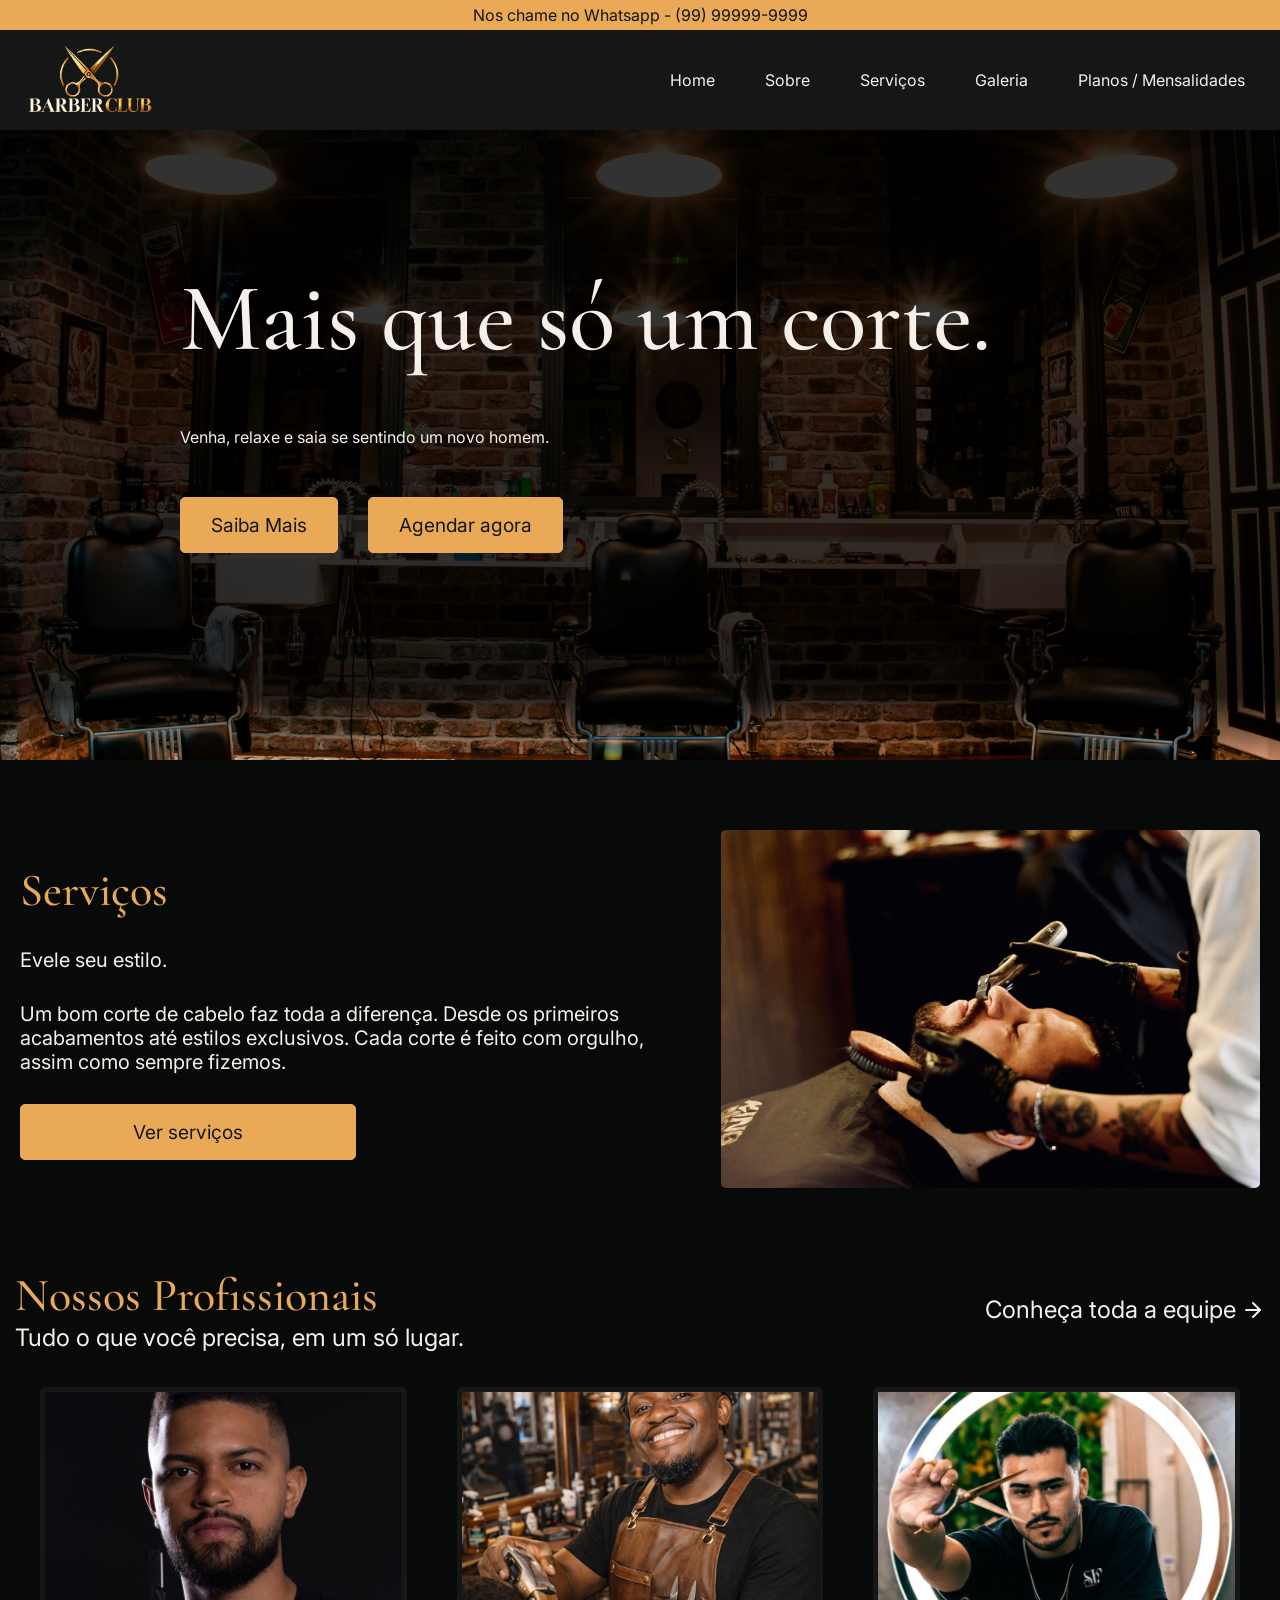
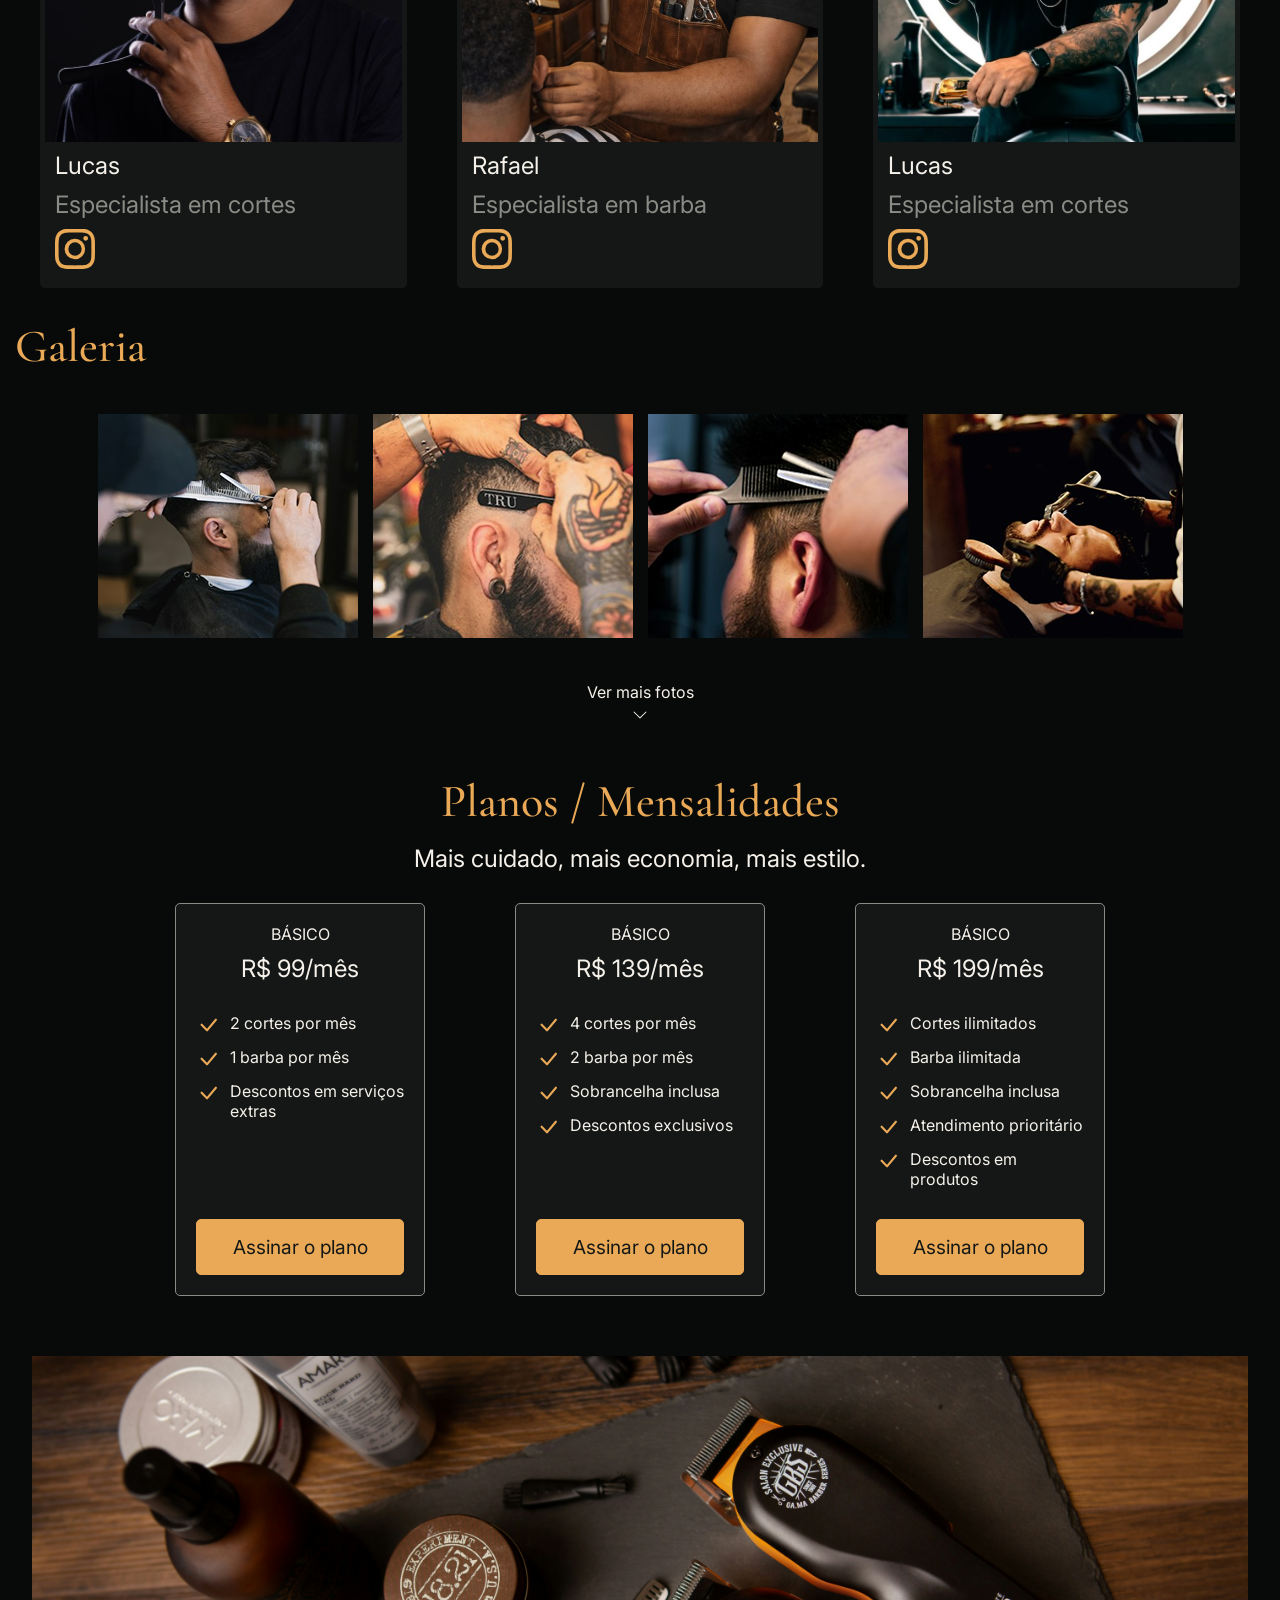
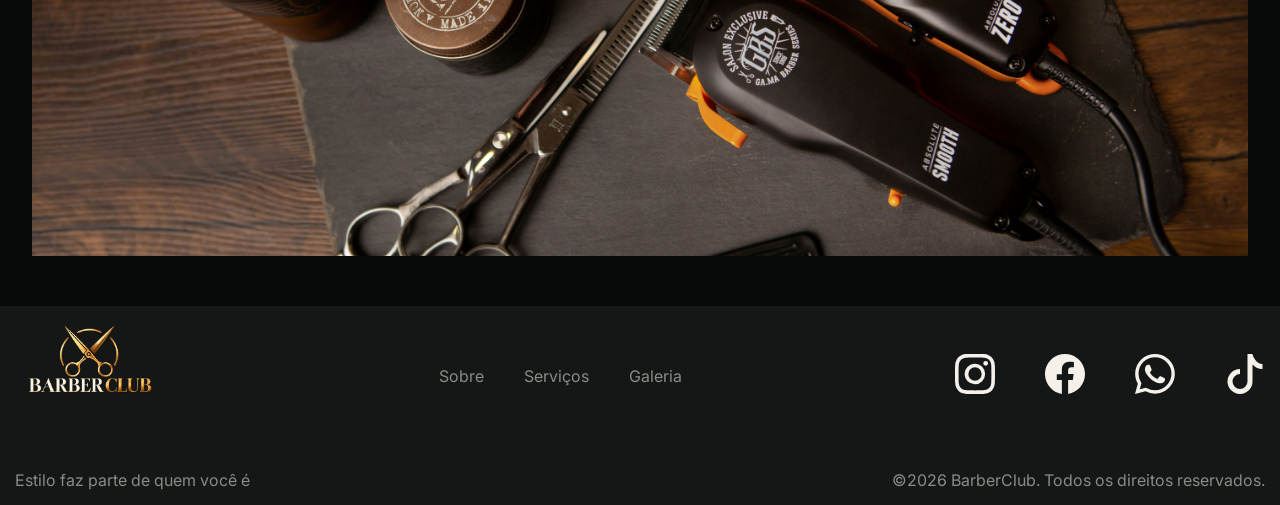
==== index.html @ 12689b37 "Merge pull request #1 from MatheusKemuel/feat/home Feat/home" ====
<!DOCTYPE html>
<html lang="en">

<head>
    <meta charset="UTF-8">
    <meta name="viewport" content="width=device-width, initial-scale=1.0">
    <link rel="stylesheet" href="./css/style.css">
    <title>Barber-Club</title>
</head>

<body>
    <header>
        <div class="header-top">
            <p>Nos chame no Whatsapp - (99) 99999-9999</p>
        </div>
        <div class="header-bot">
            <section class="logo">
                <a href="">
                    <img src="./assets/images/barbearia-logo.png" alt="">
                </a>
            </section>
            <section class="nav-items">
                <input type="checkbox" id="menu-toggle">
                <label for="menu-toggle" class="menu-icon">
                    <svg xmlns="http://www.w3.org/2000/svg" width="40" height="40" viewBox="0 0 24 24" fill="none"
                        stroke="white" stroke-width="2" stroke-linecap="round" stroke-linejoin="round"
                        class="lucide lucide-menu-icon lucide-menu icon-menu">
                        <path d="M4 5h16" />
                        <path d="M4 12h16" />
                        <path d="M4 19h16" />
                    </svg>

                    <svg class="icon-close" xmlns="http://www.w3.org/2000/svg" width="40" height="40"
                        viewBox="0 0 24 24" fill="none" stroke="white" stroke-width="2" stroke-linecap="round"
                        stroke-linejoin="round">

                        <path d="M18 6 6 18" />
                        <path d="m6 6 12 12" />
                    </svg>
                </label>

                <nav>
                    <ul>
                        <li><a href="#">Home</a></li>
                        <li><a href="#">Sobre</a></li>
                        <li><a href="#">Serviços</a></li>
                        <li><a href="#">Galeria</a></li>
                        <li><a href="#">Planos / Mensalidades</a></li>
                    </ul>
                </nav>
            </section>
        </div>
    </header>

    <main>
        <section class="hero">
            <figure class="hero-figure">
                <div class="dark-overlay"></div>
                <img src="./assets/images/barbearia-hero-home.jpg" alt="">
                <article>
                    <h1>Mais que só um corte.</h1>
                    <p>Venha, relaxe e saia se sentindo um novo homem.</p>
                    <div class="hero-buttons">
                        <a href="" class="btn">Saiba Mais</a>
                        <a href="" class="btn">Agendar agora</a>
                    </div>
                </article>
            </figure>
        </section>

        <section class="services">
            <div class="services-items">
                <h2 class="text-gold">Serviços</h2>
                <p>Evele seu estilo.</p>
                <p>Um bom corte de cabelo faz toda a diferença.
                    Desde os primeiros acabamentos até estilos
                    exclusivos. Cada corte é feito com orgulho,
                    assim como sempre fizemos.</p>
                <a href="" class="btn">Ver serviços</a>
            </div>
            <figure>
                <img src="./assets/images/cutting-hair.jpg" alt="">
            </figure>
        </section>

        <section class="barbers">
            <div class="barbers-items">
                <div>
                    <h2 class="text-gold">Nossos Profissionais</h2>
                    <p class="descricoes">Tudo o que você precisa, em um só lugar.</p>
                </div>
                <a href="" class="text-icon" class="">Conheça toda a equipe <svg xmlns="http://www.w3.org/2000/svg"
                        width="24" height="24" viewBox="0 0 24 24" fill="none" stroke="currentColor" stroke-width="2"
                        stroke-linecap="round" stroke-linejoin="round" class="lucide lucide-arrow-right">
                        <path d="M5 12h14" />
                        <path d="m12 5 7 7-7 7" />
                    </svg></a>
            </div>
            <div class="barbers-cards">
                <article class="card">
                    <section class="card-img">
                        <img src="./assets/images/barber-1.jpg" alt="">
                    </section>
                    <section class="card-items">
                        <p class="descricoes">Lucas</p>
                        <p class="descricoes font-gray">Especialista em cortes</p>
                        <a href="https://www.instagram.com/"><svg xmlns="http://www.w3.org/2000/svg" width="40"
                                height="40" fill="#E9A957" class="bi bi-instagram" viewBox="0 0 16 16">
                                <path
                                    d="M8 0C5.829 0 5.556.01 4.703.048 3.85.088 3.269.222 2.76.42a3.9 3.9 0 0 0-1.417.923A3.9 3.9 0 0 0 .42 2.76C.222 3.268.087 3.85.048 4.7.01 5.555 0 5.827 0 8.001c0 2.172.01 2.444.048 3.297.04.852.174 1.433.372 1.942.205.526.478.972.923 1.417.444.445.89.719 1.416.923.51.198 1.09.333 1.942.372C5.555 15.99 5.827 16 8 16s2.444-.01 3.298-.048c.851-.04 1.434-.174 1.943-.372a3.9 3.9 0 0 0 1.416-.923c.445-.445.718-.891.923-1.417.197-.509.332-1.09.372-1.942C15.99 10.445 16 10.173 16 8s-.01-2.445-.048-3.299c-.04-.851-.175-1.433-.372-1.941a3.9 3.9 0 0 0-.923-1.417A3.9 3.9 0 0 0 13.24.42c-.51-.198-1.092-.333-1.943-.372C10.443.01 10.172 0 7.998 0zm-.717 1.442h.718c2.136 0 2.389.007 3.232.046.78.035 1.204.166 1.486.275.373.145.64.319.92.599s.453.546.598.92c.11.281.24.705.275 1.485.039.843.047 1.096.047 3.231s-.008 2.389-.047 3.232c-.035.78-.166 1.203-.275 1.485a2.5 2.5 0 0 1-.599.919c-.28.28-.546.453-.92.598-.28.11-.704.24-1.485.276-.843.038-1.096.047-3.232.047s-2.39-.009-3.233-.047c-.78-.036-1.203-.166-1.485-.276a2.5 2.5 0 0 1-.92-.598 2.5 2.5 0 0 1-.6-.92c-.109-.281-.24-.705-.275-1.485-.038-.843-.046-1.096-.046-3.233s.008-2.388.046-3.231c.036-.78.166-1.204.276-1.486.145-.373.319-.64.599-.92s.546-.453.92-.598c.282-.11.705-.24 1.485-.276.738-.034 1.024-.044 2.515-.045zm4.988 1.328a.96.96 0 1 0 0 1.92.96.96 0 0 0 0-1.92m-4.27 1.122a4.109 4.109 0 1 0 0 8.217 4.109 4.109 0 0 0 0-8.217m0 1.441a2.667 2.667 0 1 1 0 5.334 2.667 2.667 0 0 1 0-5.334" />
                            </svg></a>

                    </section>
                </article>
                <article class="card">
                    <section class="card-img">
                        <img src="./assets/images/barber-3.jpg" alt="">
                    </section>
                    <section class="card-items">
                        <p class="descricoes">Rafael</p>
                        <p class="descricoes font-gray">Especialista em barba</p>
                        <a href="https://www.instagram.com/"><svg xmlns="http://www.w3.org/2000/svg" width="40"
                                height="40" fill="#E9A957" class="bi bi-instagram" viewBox="0 0 16 16">
                                <path
                                    d="M8 0C5.829 0 5.556.01 4.703.048 3.85.088 3.269.222 2.76.42a3.9 3.9 0 0 0-1.417.923A3.9 3.9 0 0 0 .42 2.76C.222 3.268.087 3.85.048 4.7.01 5.555 0 5.827 0 8.001c0 2.172.01 2.444.048 3.297.04.852.174 1.433.372 1.942.205.526.478.972.923 1.417.444.445.89.719 1.416.923.51.198 1.09.333 1.942.372C5.555 15.99 5.827 16 8 16s2.444-.01 3.298-.048c.851-.04 1.434-.174 1.943-.372a3.9 3.9 0 0 0 1.416-.923c.445-.445.718-.891.923-1.417.197-.509.332-1.09.372-1.942C15.99 10.445 16 10.173 16 8s-.01-2.445-.048-3.299c-.04-.851-.175-1.433-.372-1.941a3.9 3.9 0 0 0-.923-1.417A3.9 3.9 0 0 0 13.24.42c-.51-.198-1.092-.333-1.943-.372C10.443.01 10.172 0 7.998 0zm-.717 1.442h.718c2.136 0 2.389.007 3.232.046.78.035 1.204.166 1.486.275.373.145.64.319.92.599s.453.546.598.92c.11.281.24.705.275 1.485.039.843.047 1.096.047 3.231s-.008 2.389-.047 3.232c-.035.78-.166 1.203-.275 1.485a2.5 2.5 0 0 1-.599.919c-.28.28-.546.453-.92.598-.28.11-.704.24-1.485.276-.843.038-1.096.047-3.232.047s-2.39-.009-3.233-.047c-.78-.036-1.203-.166-1.485-.276a2.5 2.5 0 0 1-.92-.598 2.5 2.5 0 0 1-.6-.92c-.109-.281-.24-.705-.275-1.485-.038-.843-.046-1.096-.046-3.233s.008-2.388.046-3.231c.036-.78.166-1.204.276-1.486.145-.373.319-.64.599-.92s.546-.453.92-.598c.282-.11.705-.24 1.485-.276.738-.034 1.024-.044 2.515-.045zm4.988 1.328a.96.96 0 1 0 0 1.92.96.96 0 0 0 0-1.92m-4.27 1.122a4.109 4.109 0 1 0 0 8.217 4.109 4.109 0 0 0 0-8.217m0 1.441a2.667 2.667 0 1 1 0 5.334 2.667 2.667 0 0 1 0-5.334" />
                            </svg></a>

                    </section>
                </article>
                <article class="card">
                    <section class="card-img">
                        <img src="./assets/images/barber-2.jpg" alt="">
                    </section>
                    <section class="card-items">
                        <p class="descricoes">Lucas</p>
                        <p class="descricoes font-gray">Especialista em cortes</p>
                        <a href="https://www.instagram.com/"><svg xmlns="http://www.w3.org/2000/svg" width="40"
                                height="40" fill="#E9A957" class="bi bi-instagram" viewBox="0 0 16 16">
                                <path
                                    d="M8 0C5.829 0 5.556.01 4.703.048 3.85.088 3.269.222 2.76.42a3.9 3.9 0 0 0-1.417.923A3.9 3.9 0 0 0 .42 2.76C.222 3.268.087 3.85.048 4.7.01 5.555 0 5.827 0 8.001c0 2.172.01 2.444.048 3.297.04.852.174 1.433.372 1.942.205.526.478.972.923 1.417.444.445.89.719 1.416.923.51.198 1.09.333 1.942.372C5.555 15.99 5.827 16 8 16s2.444-.01 3.298-.048c.851-.04 1.434-.174 1.943-.372a3.9 3.9 0 0 0 1.416-.923c.445-.445.718-.891.923-1.417.197-.509.332-1.09.372-1.942C15.99 10.445 16 10.173 16 8s-.01-2.445-.048-3.299c-.04-.851-.175-1.433-.372-1.941a3.9 3.9 0 0 0-.923-1.417A3.9 3.9 0 0 0 13.24.42c-.51-.198-1.092-.333-1.943-.372C10.443.01 10.172 0 7.998 0zm-.717 1.442h.718c2.136 0 2.389.007 3.232.046.78.035 1.204.166 1.486.275.373.145.64.319.92.599s.453.546.598.92c.11.281.24.705.275 1.485.039.843.047 1.096.047 3.231s-.008 2.389-.047 3.232c-.035.78-.166 1.203-.275 1.485a2.5 2.5 0 0 1-.599.919c-.28.28-.546.453-.92.598-.28.11-.704.24-1.485.276-.843.038-1.096.047-3.232.047s-2.39-.009-3.233-.047c-.78-.036-1.203-.166-1.485-.276a2.5 2.5 0 0 1-.92-.598 2.5 2.5 0 0 1-.6-.92c-.109-.281-.24-.705-.275-1.485-.038-.843-.046-1.096-.046-3.233s.008-2.388.046-3.231c.036-.78.166-1.204.276-1.486.145-.373.319-.64.599-.92s.546-.453.92-.598c.282-.11.705-.24 1.485-.276.738-.034 1.024-.044 2.515-.045zm4.988 1.328a.96.96 0 1 0 0 1.92.96.96 0 0 0 0-1.92m-4.27 1.122a4.109 4.109 0 1 0 0 8.217 4.109 4.109 0 0 0 0-8.217m0 1.441a2.667 2.667 0 1 1 0 5.334 2.667 2.667 0 0 1 0-5.334" />
                            </svg></a>

                    </section>
                </article>

            </div>
        </section>

        <section class="galery">
            <div class="galery-top">
                <h2 class="text-gold">Galeria</h2>
            </div>
            <div class="galery-pictures">
                <figure>
                    <img src="./assets/images/haircut-1.png" alt="">
                </figure>
                <figure>
                    <img src="./assets/images/haircut-2.png" alt="">
                </figure>
                <figure>
                    <img src="./assets/images/haircut-3.png" alt="">
                </figure>
                <figure>
                    <img src="./assets/images/haircut-4.png" alt="">
                </figure>
            </div>
            <div class="galery-bot">
                <a href="">Ver mais fotos <svg xmlns="http://www.w3.org/2000/svg" width="16" height="16"
                        fill="currentColor" class="bi bi-chevron-down" viewBox="0 0 16 16">
                        <path fill-rule="evenodd"
                            d="M1.646 4.646a.5.5 0 0 1 .708 0L8 10.293l5.646-5.647a.5.5 0 0 1 .708.708l-6 6a.5.5 0 0 1-.708 0l-6-6a.5.5 0 0 1 0-.708" />
                    </svg>
                </a>
            </div>
        </section>

        <section class="plans">
            <div class="plans-wrapper">
                <div class="plans-top">
                    <h2 class="text-gold">Planos / Mensalidades</h2>
                    <p class="descricoes">Mais cuidado, mais economia, mais estilo.</p>
                </div>
                <div class="plans-cards">
                    <article class="plans-card">
                        <section class="card-top">
                            <p>BÁSICO</p>
                            <p class="descricoes">R$ 99/mês</p>
                        </section>
                        <section class="card-mid">
                            <div class="plan-item">
                                <svg xmlns="http://www.w3.org/2000/svg" width="24" height="24" fill="#E9A957"
                                    class="bi bi-check-lg" viewBox="0 0 16 16">
                                    <path
                                        d="M12.736 3.97a.733.733 0 0 1 1.047 0c.286.289.29.756.01 1.05L7.88 12.01a.733.733 0 0 1-1.065.02L3.217 8.384a.757.757 0 0 1 0-1.06.733.733 0 0 1 1.047 0l3.052 3.093 5.4-6.425z" />
                                </svg>
                                <p>2 cortes por mês</p>
                            </div>
                            <div class="plan-item">
                                <svg xmlns="http://www.w3.org/2000/svg" width="24" height="24" fill="#E9A957"
                                    class="bi bi-check-lg" viewBox="0 0 16 16">
                                    <path
                                        d="M12.736 3.97a.733.733 0 0 1 1.047 0c.286.289.29.756.01 1.05L7.88 12.01a.733.733 0 0 1-1.065.02L3.217 8.384a.757.757 0 0 1 0-1.06.733.733 0 0 1 1.047 0l3.052 3.093 5.4-6.425z" />
                                </svg>
                                <p>1 barba por mês</p>
                            </div>
                            <div class="plan-item">
                                <svg xmlns="http://www.w3.org/2000/svg" width="24" height="24" fill="#E9A957"
                                    class="bi bi-check-lg" viewBox="0 0 16 16">
                                    <path
                                        d="M12.736 3.97a.733.733 0 0 1 1.047 0c.286.289.29.756.01 1.05L7.88 12.01a.733.733 0 0 1-1.065.02L3.217 8.384a.757.757 0 0 1 0-1.06.733.733 0 0 1 1.047 0l3.052 3.093 5.4-6.425z" />
                                </svg>
                                <p>Descontos em serviços extras</p>
                            </div>
                        </section>
                        <section class="card-bot">
                            <a href="" class="btn">Assinar o plano</a>
                        </section>
                    </article>
                    <article class="plans-card">
                        <section class="card-top">
                            <p>BÁSICO</p>
                            <p class="descricoes">R$ 139/mês</p>
                        </section>
                        <section class="card-mid">
                            <div class="plan-item">
                                <svg xmlns="http://www.w3.org/2000/svg" width="24" height="24" fill="#E9A957"
                                    class="bi bi-check-lg" viewBox="0 0 16 16">
                                    <path
                                        d="M12.736 3.97a.733.733 0 0 1 1.047 0c.286.289.29.756.01 1.05L7.88 12.01a.733.733 0 0 1-1.065.02L3.217 8.384a.757.757 0 0 1 0-1.06.733.733 0 0 1 1.047 0l3.052 3.093 5.4-6.425z" />
                                </svg>
                                <p>4 cortes por mês</p>
                            </div>
                            <div class="plan-item">
                                <svg xmlns="http://www.w3.org/2000/svg" width="24" height="24" fill="#E9A957"
                                    class="bi bi-check-lg" viewBox="0 0 16 16">
                                    <path
                                        d="M12.736 3.97a.733.733 0 0 1 1.047 0c.286.289.29.756.01 1.05L7.88 12.01a.733.733 0 0 1-1.065.02L3.217 8.384a.757.757 0 0 1 0-1.06.733.733 0 0 1 1.047 0l3.052 3.093 5.4-6.425z" />
                                </svg>
                                <p>2 barba por mês</p>
                            </div>
                            <div class="plan-item">
                                <svg xmlns="http://www.w3.org/2000/svg" width="24" height="24" fill="#E9A957"
                                    class="bi bi-check-lg" viewBox="0 0 16 16">
                                    <path
                                        d="M12.736 3.97a.733.733 0 0 1 1.047 0c.286.289.29.756.01 1.05L7.88 12.01a.733.733 0 0 1-1.065.02L3.217 8.384a.757.757 0 0 1 0-1.06.733.733 0 0 1 1.047 0l3.052 3.093 5.4-6.425z" />
                                </svg>
                                <p>Sobrancelha inclusa</p>
                            </div>
                            <div class="plan-item">
                                <svg xmlns="http://www.w3.org/2000/svg" width="24" height="24" fill="#E9A957"
                                    class="bi bi-check-lg" viewBox="0 0 16 16">
                                    <path
                                        d="M12.736 3.97a.733.733 0 0 1 1.047 0c.286.289.29.756.01 1.05L7.88 12.01a.733.733 0 0 1-1.065.02L3.217 8.384a.757.757 0 0 1 0-1.06.733.733 0 0 1 1.047 0l3.052 3.093 5.4-6.425z" />
                                </svg>
                                <p>Descontos exclusivos</p>
                            </div>
                        </section>
                        <section class="card-bot">
                            <a href="" class="btn">Assinar o plano</a>
                        </section>
                    </article>
                    <article class="plans-card">
                        <section class="card-top">
                            <p>BÁSICO</p>
                            <p class="descricoes">R$ 199/mês</p>
                        </section>
                        <section class="card-mid">
                            <div class="plan-item">
                                <svg xmlns="http://www.w3.org/2000/svg" width="24" height="24" fill="#E9A957"
                                    class="bi bi-check-lg" viewBox="0 0 16 16">
                                    <path
                                        d="M12.736 3.97a.733.733 0 0 1 1.047 0c.286.289.29.756.01 1.05L7.88 12.01a.733.733 0 0 1-1.065.02L3.217 8.384a.757.757 0 0 1 0-1.06.733.733 0 0 1 1.047 0l3.052 3.093 5.4-6.425z" />
                                </svg>
                                <p>Cortes ilimitados</p>
                            </div>
                            <div class="plan-item">
                                <svg xmlns="http://www.w3.org/2000/svg" width="24" height="24" fill="#E9A957"
                                    class="bi bi-check-lg" viewBox="0 0 16 16">
                                    <path
                                        d="M12.736 3.97a.733.733 0 0 1 1.047 0c.286.289.29.756.01 1.05L7.88 12.01a.733.733 0 0 1-1.065.02L3.217 8.384a.757.757 0 0 1 0-1.06.733.733 0 0 1 1.047 0l3.052 3.093 5.4-6.425z" />
                                </svg>
                                <p>Barba ilimitada</p>
                            </div>
                            <div class="plan-item">
                                <svg xmlns="http://www.w3.org/2000/svg" width="24" height="24" fill="#E9A957"
                                    class="bi bi-check-lg" viewBox="0 0 16 16">
                                    <path
                                        d="M12.736 3.97a.733.733 0 0 1 1.047 0c.286.289.29.756.01 1.05L7.88 12.01a.733.733 0 0 1-1.065.02L3.217 8.384a.757.757 0 0 1 0-1.06.733.733 0 0 1 1.047 0l3.052 3.093 5.4-6.425z" />
                                </svg>
                                <p>Sobrancelha inclusa</p>
                            </div>
                            <div class="plan-item">
                                <svg xmlns="http://www.w3.org/2000/svg" width="24" height="24" fill="#E9A957"
                                    class="bi bi-check-lg" viewBox="0 0 16 16">
                                    <path
                                        d="M12.736 3.97a.733.733 0 0 1 1.047 0c.286.289.29.756.01 1.05L7.88 12.01a.733.733 0 0 1-1.065.02L3.217 8.384a.757.757 0 0 1 0-1.06.733.733 0 0 1 1.047 0l3.052 3.093 5.4-6.425z" />
                                </svg>
                                <p>Atendimento prioritário</p>
                            </div>
                            <div class="plan-item">
                                <svg xmlns="http://www.w3.org/2000/svg" width="24" height="24" fill="#E9A957"
                                    class="bi bi-check-lg" viewBox="0 0 16 16">
                                    <path
                                        d="M12.736 3.97a.733.733 0 0 1 1.047 0c.286.289.29.756.01 1.05L7.88 12.01a.733.733 0 0 1-1.065.02L3.217 8.384a.757.757 0 0 1 0-1.06.733.733 0 0 1 1.047 0l3.052 3.093 5.4-6.425z" />
                                </svg>
                                <p>Descontos em produtos</p>
                            </div>
                        </section>
                        <section class="card-bot">
                            <a href="" class="btn">Assinar o plano</a>
                        </section>
                    </article>
                </div>
            </div>
            <figure>
                <img src="./assets/images/tools.jpg" alt="">
            </figure>
        </section>
    </main>

    <footer>
        <div class="footer-top">
            <figure>
                <img src="./assets/images/barbearia-logo.png" alt="">
            </figure>
            <div class="footer-links">
                <a href="">Sobre</a><a href="">Serviços</a><a href="">Galeria</a>
            </div>
            <div class="footer-socials">
                <a href="">
                    <svg xmlns="http://www.w3.org/2000/svg" width="40" height="40" fill="currentColor"
                        class="bi bi-instagram" viewBox="0 0 16 16">
                        <path
                            d="M8 0C5.829 0 5.556.01 4.703.048 3.85.088 3.269.222 2.76.42a3.9 3.9 0 0 0-1.417.923A3.9 3.9 0 0 0 .42 2.76C.222 3.268.087 3.85.048 4.7.01 5.555 0 5.827 0 8.001c0 2.172.01 2.444.048 3.297.04.852.174 1.433.372 1.942.205.526.478.972.923 1.417.444.445.89.719 1.416.923.51.198 1.09.333 1.942.372C5.555 15.99 5.827 16 8 16s2.444-.01 3.298-.048c.851-.04 1.434-.174 1.943-.372a3.9 3.9 0 0 0 1.416-.923c.445-.445.718-.891.923-1.417.197-.509.332-1.09.372-1.942C15.99 10.445 16 10.173 16 8s-.01-2.445-.048-3.299c-.04-.851-.175-1.433-.372-1.941a3.9 3.9 0 0 0-.923-1.417A3.9 3.9 0 0 0 13.24.42c-.51-.198-1.092-.333-1.943-.372C10.443.01 10.172 0 7.998 0zm-.717 1.442h.718c2.136 0 2.389.007 3.232.046.78.035 1.204.166 1.486.275.373.145.64.319.92.599s.453.546.598.92c.11.281.24.705.275 1.485.039.843.047 1.096.047 3.231s-.008 2.389-.047 3.232c-.035.78-.166 1.203-.275 1.485a2.5 2.5 0 0 1-.599.919c-.28.28-.546.453-.92.598-.28.11-.704.24-1.485.276-.843.038-1.096.047-3.232.047s-2.39-.009-3.233-.047c-.78-.036-1.203-.166-1.485-.276a2.5 2.5 0 0 1-.92-.598 2.5 2.5 0 0 1-.6-.92c-.109-.281-.24-.705-.275-1.485-.038-.843-.046-1.096-.046-3.233s.008-2.388.046-3.231c.036-.78.166-1.204.276-1.486.145-.373.319-.64.599-.92s.546-.453.92-.598c.282-.11.705-.24 1.485-.276.738-.034 1.024-.044 2.515-.045zm4.988 1.328a.96.96 0 1 0 0 1.92.96.96 0 0 0 0-1.92m-4.27 1.122a4.109 4.109 0 1 0 0 8.217 4.109 4.109 0 0 0 0-8.217m0 1.441a2.667 2.667 0 1 1 0 5.334 2.667 2.667 0 0 1 0-5.334" />
                    </svg>
                </a>

                <a href="">
                    <svg xmlns="http://www.w3.org/2000/svg" width="40" height="40" fill="currentColor"
                        class="bi bi-facebook" viewBox="0 0 16 16">
                        <path
                            d="M16 8.049c0-4.446-3.582-8.05-8-8.05C3.58 0-.002 3.603-.002 8.05c0 4.017 2.926 7.347 6.75 7.951v-5.625h-2.03V8.05H6.75V6.275c0-2.017 1.195-3.131 3.022-3.131.876 0 1.791.157 1.791.157v1.98h-1.009c-.993 0-1.303.621-1.303 1.258v1.51h2.218l-.354 2.326H9.25V16c3.824-.604 6.75-3.934 6.75-7.951" />
                    </svg>
                </a>

                <a href="">
                    <svg xmlns="http://www.w3.org/2000/svg" width="40" height="40" fill="currentColor"
                        class="bi bi-whatsapp" viewBox="0 0 16 16">
                        <path
                            d="M13.601 2.326A7.85 7.85 0 0 0 7.994 0C3.627 0 .068 3.558.064 7.926c0 1.399.366 2.76 1.057 3.965L0 16l4.204-1.102a7.9 7.9 0 0 0 3.79.965h.004c4.368 0 7.926-3.558 7.93-7.93A7.9 7.9 0 0 0 13.6 2.326zM7.994 14.521a6.6 6.6 0 0 1-3.356-.92l-.24-.144-2.494.654.666-2.433-.156-.251a6.56 6.56 0 0 1-1.007-3.505c0-3.626 2.957-6.584 6.591-6.584a6.56 6.56 0 0 1 4.66 1.931 6.56 6.56 0 0 1 1.928 4.66c-.004 3.639-2.961 6.592-6.592 6.592m3.615-4.934c-.197-.099-1.17-.578-1.353-.646-.182-.065-.315-.099-.445.099-.133.197-.513.646-.627.775-.114.133-.232.148-.43.05-.197-.1-.836-.308-1.592-.985-.59-.525-.985-1.175-1.103-1.372-.114-.198-.011-.304.088-.403.087-.088.197-.232.296-.346.1-.114.133-.198.198-.33.065-.134.034-.248-.015-.347-.05-.099-.445-1.076-.612-1.47-.16-.389-.323-.335-.445-.34-.114-.007-.247-.007-.38-.007a.73.73 0 0 0-.529.247c-.182.198-.691.677-.691 1.654s.71 1.916.81 2.049c.098.133 1.394 2.132 3.383 2.992.47.205.84.326 1.129.418.475.152.904.129 1.246.08.38-.058 1.171-.48 1.338-.943.164-.464.164-.86.114-.943-.049-.084-.182-.133-.38-.232" />
                    </svg>
                </a>

                <a href="">
                    <svg xmlns="http://www.w3.org/2000/svg" width="40" height="40" fill="currentColor"
                        class="bi bi-tiktok" viewBox="0 0 16 16">
                        <path
                            d="M9 0h1.98c.144.715.54 1.617 1.235 2.512C12.895 3.389 13.797 4 15 4v2c-1.753 0-3.07-.814-4-1.829V11a5 5 0 1 1-5-5v2a3 3 0 1 0 3 3z" />
                    </svg>
                </a>
            </div>
        </div>

        <div class="footer-bot">
            <p>Estilo faz parte de quem você é</p>
            <p>&copy;2026 BarberClub. Todos os direitos reservados.</p>
        </div>
    </footer>
</body>

</html>
---- css/style.css ----
@import url('https://fonts.googleapis.com/css2?family=Cormorant+Garamond:wght@400;500;600;700&family=Inter:ital,opsz,wght@0,14..32,100..900;1,14..32,100..900&display=swap');

* {
    box-sizing: border-box;
    margin: 0;
    padding: 0;
    font-family: var(--font-body);
    color: var(--white);
}

.elemento::-webkit-scrollbar {
  display: none;
}


html {
    scroll-behavior: smooth;
}

body {
    background-color: var(--bg);
    min-height: 100vh;
    display: flex;
    flex-direction: column;
}

main {
    flex: 1;
}


/* ///////////////////VARIÁVEIS//////////////////// */

:root {
    --font-title: 'Cormorant Garamond', serif;
    --font-body: 'Inter', sans-serif;

    --bg: #080A09;
    --dark-gray: #141716;
    --gray: #8B8B86;
    --gold: #E9A957;
    --white: #F5F1EA;
}

h1 {
    font-size: 64px;
    font-family: var(--font-title);
    font-weight: 500;
}

h2 {
    font-size: 46px;
    font-family: var(--font-title);
    font-weight: 500;
}

h3 {
    font-size: 30px;
    font-family: var(--font-title);
    font-weight: 500;
}

.text-gold {
    color: var(--gold);
}

.subtitulo-small {
    font-size: 14px;
}

.subtitulo-bigger {
    font-size: 32px;
}

.descricoes {
    font-size: 24px;
}

.font-gray {
    color: var(--gray);
}


/* ///////////////////VARIÁVEIS//////////////////// */



/* //////////////////////HEADER////////////////////// */
.header-top {
    background-color: var(--gold);
    padding: 5px;
    text-align: center;
}

.header-top p {
    font-size: 16px;
    color: var(--dark-gray);
}

.logo {
    height: 100%;
    display: flex;
    align-items: center;
}

.header-bot {
    height: 100px;
    display: flex;
    align-items: center;
    justify-content: space-between;
    background-color: var(--dark-gray);
    padding: 0 15px;
    position: relative;
}

.logo img {
    width: 150px;
}


.menu-icon {
    display: block;
}

nav {
    position: absolute;
    top: 100%;
    left: 0;
    width: 100%;
    background-color: var(--dark-gray);
    max-height: 0;
    overflow: hidden;
    transition: 0.3s ease;
    z-index: 10000;
    display: flex;
    justify-content: center;
}

nav ul {
    display: flex;
    flex-direction: column;
    gap: 20px;
    padding: 20px;
    list-style: none;
    text-align: center;
    width: 100%;
}

nav a {
    display: block;
    padding: 12px 5px;
    color: var(--white);
    text-decoration: none;
    padding: 15px 0;
    transition: .5s;
    border-radius: 10px;

    &:hover {
        background-color: var(--white);
        color: var(--dark-gray);
    }
}

#menu-toggle {
    display: none;
}

.menu-icon {
    display: block;
    cursor: pointer;
}

.icon-close {
    display: none;
}

#menu-toggle:checked~.menu-icon .icon-menu {
    display: none;
}

#menu-toggle:checked~.menu-icon .icon-close {
    display: block;
}

#menu-toggle:checked~nav {
    display: flex;
    max-height: 600px;
}

/* //////////////////////HEADER////////////////////// */


/* //////////////////////BOTÃO////////////////////// */
.btn {
    background-color: var(--gold);
    padding: 15px 30px;
    color: var(--dark-gray);
    text-decoration: none;
    border-radius: 5px;
    font-size: larger;
    transition: .3s;
    border: solid 1px var(--gold);
    text-align: center;

    &:hover {
        background-color: var(--dark-gray);
        color: var(--white);
        border: solid 1px var(--gold);
    }
}

/* //////////////////////BOTÃO////////////////////// */



.hero-figure {
    width: 100%;
    position: relative;
    height: 80vh;
    margin: 0 auto;
    display: flex;
    justify-content: center;
}

.hero-figure img {
    width: 100%;
    height: 100%;
    object-fit: cover;
}

.dark-overlay {
    position: absolute;
    inset: 0;
    background: #000000;
    background: linear-gradient(180deg, rgba(0, 0, 0, .8) 90%, rgba(255, 255, 255, 0) 100%);
    height: 100%;
    width: 100%;
}

.hero-figure article {
    position: absolute;
    text-align: center;
    top: 20px;
    display: flex;
    flex-direction: column;
    gap: 50px;
    padding: 0 10px;
    color: var(--text-2);
    margin-top: 30px;
}

.hero-figure article h1 {
    color: var(--white);
}

.hero-buttons {
    display: flex;
    flex-direction: column;
    gap: 30px;
}




.services {
    display: flex;
    flex-direction: column;
    padding: 20px;
    align-items: center;
    text-align: center;
    gap: 30px;
}

.services figure {
    width: 94vw;
}

.services figure img {
    width: 100%;
    border-radius: 5px;
}

.services-items {
    display: flex;
    flex-direction: column;
    gap: 30px;

}

.text-icon {
    display: flex;
    align-items: center;
    gap: 5px;
    text-decoration: none;
}

.barbers {
    padding: 0 10px;
}

.barbers-items {
    padding: 5px;
    display: flex;
    flex-direction: column;
    align-items: center;
    text-align: center;
    gap: 30px;
}

.barbers-items a {
    font-size: 24px;
}


.barbers-cards {
    display: flex;
    flex-direction: column;
    align-items: center;
    justify-content: center;
    gap: 30px;
    max-width: 350px;
    margin: 30px auto 0 auto;
}

.card {
    width: 100%;
    background-color: var(--dark-gray);
    border-radius: 5px;
    padding: 0 0 15px 0;

}

.card-img {
    width: 100%;
    padding: 5px;
}

.card-img img {
    width: 100%;
    height: 350px;
    object-fit: cover;
}

.card-items {
    display: flex;
    flex-direction: column;
    gap: 10px;
    padding: 0 15px;
}


.galery {
    margin-top: 30px;
    width: 100%;
    display: flex;
    flex-direction: column;
    gap: 30px;
}

.galery h2 {
    margin-left: 15px;
}

.galery-pictures {
    display: flex;
    gap: 15px;
    padding: 10px;
    width: 100%;
    overflow-x: auto;
    scroll-snap-type: x mandatory;
    scrollbar-width: none;
    scroll-behavior: smooth;
}

.galery-pictures img {
    transition: .3s;
}

.galery-pictures img:hover {
    scale: 1.1;
}

.galery-pictures::-webkit-scrollbar {
    display: none;
}

.galery-bot {
    display: flex;
    flex-direction: column;
    align-items: center;
    justify-content: center;
}

.galery-bot a {
    display: flex;
    flex-direction: column;
    align-items: center;
    justify-content: center;
    gap: 5px;
    text-decoration: none;
    transition: .3s;

    &:hover {
        gap: 10px;
    }
}

.plans {
    display: flex;
    flex-direction: column;
    gap: 30px;
    margin-top: 50px;
    margin-bottom: 50px;
}

.plans-top {
    display: flex;
    flex-direction: column;
    gap: 15px;
    text-align: center;
}

.plans-cards {
    display: grid;
    grid-template-columns: repeat(auto-fit, minmax(280px, 1fr));
    gap: 20px;
    width: 100%;
    max-width: 1000px;
    margin: 30px auto;
}

.plans-card {
    display: flex;
    flex-direction: column;
    width: 100%;
    max-width: 250px;
    min-height: 350px;
    padding: 20px;
    border: 1px solid var(--gray);
    border-radius: 5px;
    background-color: var(--dark-gray);
    margin: 0 auto;
}

.card-top {
    display: flex;
    flex-direction: column;
    align-items: center;
    gap: 10px;
}

.card-mid {
    display: flex;
    flex-direction: column;
    gap: 10px;
    margin-top: 30px;
}

.plan-item {
    display: flex;
    align-items: flex-start;
    gap: 10px;
}

.plan-item svg {
    flex-shrink: 0;
}

.card-bot {
    width: 100%;
    margin-top: auto;
    padding-top: 30px;
}

.card-bot .btn {
    display: block;
    width: 100%;
}

.plans figure {
    width: 95%;
    height: 500px;
    margin: 0 auto;
}

.plans figure img {
    width: 100%;
    height: 100%;
    object-fit: cover;
}






/* /////////////////////////FOOTER/////////////////////////// */
footer {
    width: 100%;
    background-color: var(--dark-gray);
    display: flex;
    flex-direction: column;
    align-items: center;
    gap: 30px;
    padding: 20px 10px;
    
}

footer figure {
    width: 150px;
    margin: 0 auto;
}

footer figure img {
    width: 100%;
}

.footer-links {
    display: flex;
    flex-direction: column;
    align-items: center;
    gap: 30px;
    margin-top: 30px;
    
}

.footer-links a {
    text-decoration: none;
    font-size: 24px;
    border-radius: 5px;
    padding: 5px;
    color: var(--gray);

    &:hover {
        background-color: var(--white);
        color: var(--dark-gray);
    }
}

.footer-socials {
    display: flex;
    align-items: center;
    gap: 50px;
    margin-top: 30px;

}

.footer-socials a {
    text-decoration: none;
}

.footer-socials a svg {
    width: 100%;
}

.footer-bot {
    display: flex;
    flex-direction: column;
    align-items: center;
    gap: 20px;
    
}

.footer-bot p{
    color: var(--gray);
}





















@media (min-width: 1024px) {
    .header-bot {
        display: flex;
        justify-content: space-between;
        align-items: center;

        position: relative;
    }

    .menu-icon {
        display: none;
    }

    nav {
        position: static;
        width: auto;
        max-height: none;
        overflow: visible;
        background-color: transparent;
    }

    nav a {
        padding: 10px 20px;
    }

    nav ul {
        flex-direction: row;
        align-items: center;
        gap: 10px;
        padding: 0;
    }

    .nav-itens {
        max-width: 900px;
    }

    footer {
        padding: 15px;
        display: flex;
        gap: 70px;
    }

    .footer-top {
        width: 100%;
        display: flex;
        justify-content: space-between;
        align-items: center;
        gap: 30px;
    }

    .footer-links {
        flex-direction: row;
    }

    .footer-links a {
        font-size: 16px;
    }

    footer figure {
        margin: 0;
    }

    .footer-bot {
        width: 100%;
        flex-direction: row;
        justify-content: space-between;
    }

    .hero-figure {
        width: 100%;
        position: relative;
        height: 70vh;
        margin: 0 auto;
        display: flex;
        justify-content: center;
    }

    .hero-figure article {
        position: absolute;
        text-align: left;
        top: 100px;
        left: 170px;
        display: flex;
        flex-direction: column;
        gap: 50px;
        padding: 0 10px;
        color: var(--text-2);
        margin-top: 30px;
    }

    .hero-figure article h1 {
        font-size: 96px;
    }

    .hero-buttons {
        flex-direction: row;
    }



    .services {
        flex-direction: row;
        max-width: 1500px;
        margin: 50px auto;
    }

    .services figure {
        max-width: 800px;
    }

    .services-items {
        text-align: left;
        max-width: 800px;
    }

    .services-items p {
        font-size: 20px;
    }

    .services-items a {
        width: 50%;
    }





    .barbers-items {
        flex-direction: row;
        justify-content: space-between;
    }

    .barbers-items div {
        text-align: left;
    }

    .barbers {
        max-width: 1500px;
        margin: 0 auto;
    }

    .barbers-cards {
        margin: 30px auto;
        max-width: 1200px;
        display: grid;
        grid-template-columns: repeat(3, 1fr);
        gap: 50px;
    }


    .galery {
        max-width: 1500px;
        margin: 0 auto;
    }

    .galery-pictures {
        width: 100%;
        justify-content: center;
        width: 100%;
        
    }
}
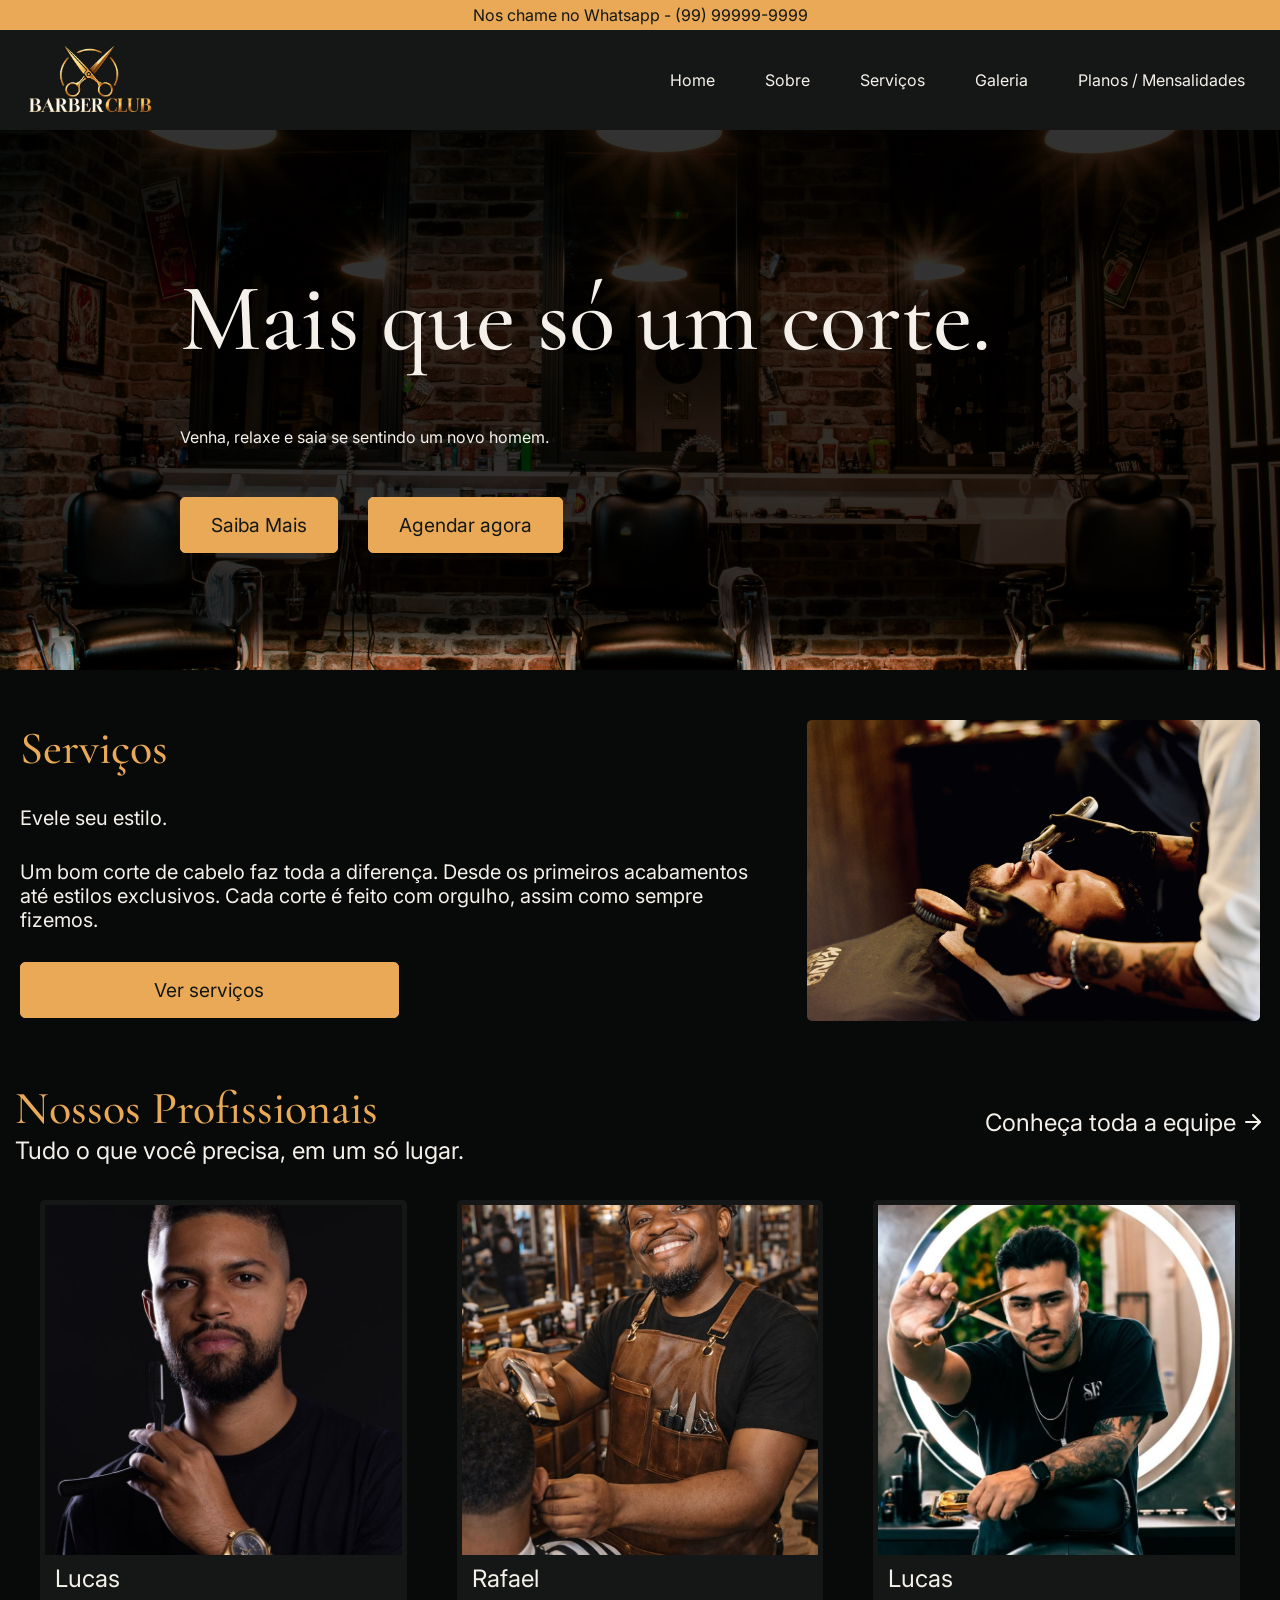
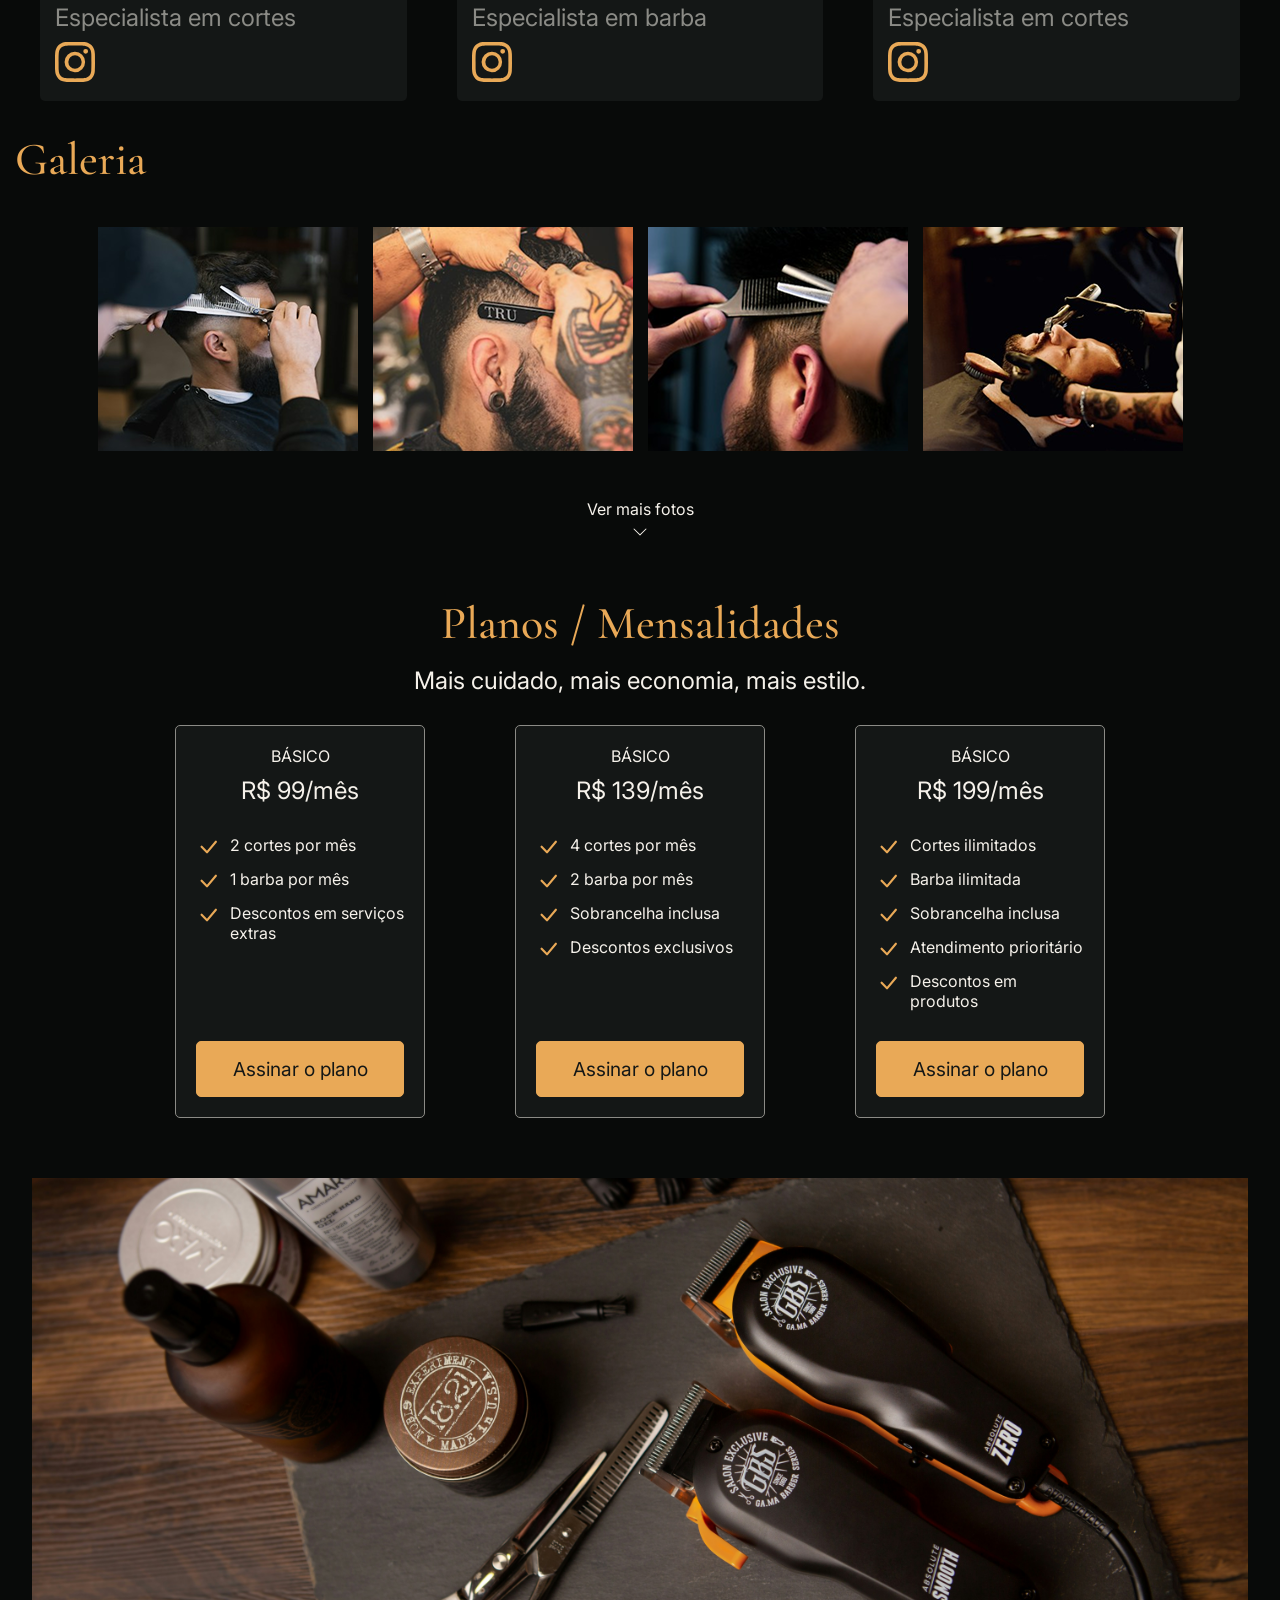
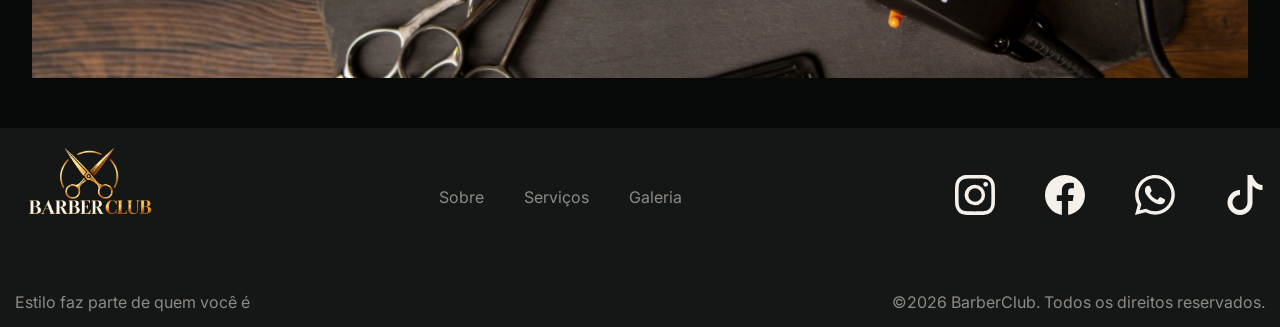
==== commit 1aad0eac: "fix de alguns detalhes" ====
--- a/index.html
+++ b/index.html
@@ -41,11 +41,11 @@
 
                 <nav>
                     <ul>
-                        <li><a href="#">Home</a></li>
-                        <li><a href="#">Sobre</a></li>
-                        <li><a href="#">Serviços</a></li>
-                        <li><a href="#">Galeria</a></li>
-                        <li><a href="#">Planos / Mensalidades</a></li>
+                        <li><a href="./index.html">Home</a></li>
+                        <li><a href="./pages/aboutus.html">Sobre</a></li>
+                        <li><a href="./pages/sevices.html">Serviços</a></li>
+                        <li><a href="./pages/galery.html">Galeria</a></li>
+                        <li><a href="./pages/plans.html">Planos / Mensalidades</a></li>
                     </ul>
                 </nav>
             </section>
@@ -61,8 +61,8 @@
                     <h1>Mais que só um corte.</h1>
                     <p>Venha, relaxe e saia se sentindo um novo homem.</p>
                     <div class="hero-buttons">
-                        <a href="" class="btn">Saiba Mais</a>
-                        <a href="" class="btn">Agendar agora</a>
+                        <a href="./pages/aboutus.html" class="btn">Saiba Mais</a>
+                        <a href="./pages/sevices.html" class="btn">Agendar agora</a>
                     </div>
                 </article>
             </figure>
@@ -76,7 +76,7 @@
                     Desde os primeiros acabamentos até estilos
                     exclusivos. Cada corte é feito com orgulho,
                     assim como sempre fizemos.</p>
-                <a href="" class="btn">Ver serviços</a>
+                <a href="./pages/sevices.html" class="btn">Ver serviços</a>
             </div>
             <figure>
                 <img src="./assets/images/cutting-hair.jpg" alt="">
@@ -89,7 +89,7 @@
                     <h2 class="text-gold">Nossos Profissionais</h2>
                     <p class="descricoes">Tudo o que você precisa, em um só lugar.</p>
                 </div>
-                <a href="" class="text-icon" class="">Conheça toda a equipe <svg xmlns="http://www.w3.org/2000/svg"
+                <a href="./pages/professionals.html" class="text-icon" class="">Conheça toda a equipe <svg xmlns="http://www.w3.org/2000/svg"
                         width="24" height="24" viewBox="0 0 24 24" fill="none" stroke="currentColor" stroke-width="2"
                         stroke-linecap="round" stroke-linejoin="round" class="lucide lucide-arrow-right">
                         <path d="M5 12h14" />
@@ -152,20 +152,20 @@
             </div>
             <div class="galery-pictures">
                 <figure>
-                    <img src="./assets/images/haircut-1.png" alt="">
+                    <img src="./assets/images/small-version/haircut-1.png" alt="">
                 </figure>
                 <figure>
-                    <img src="./assets/images/haircut-2.png" alt="">
+                    <img src="./assets/images/small-version/haircut-2.png" alt="">
                 </figure>
                 <figure>
-                    <img src="./assets/images/haircut-3.png" alt="">
+                    <img src="./assets/images/small-version/haircut-3.png" alt="">
                 </figure>
                 <figure>
-                    <img src="./assets/images/haircut-4.png" alt="">
+                    <img src="./assets/images/small-version/haircut-4.png" alt="">
                 </figure>
             </div>
             <div class="galery-bot">
-                <a href="">Ver mais fotos <svg xmlns="http://www.w3.org/2000/svg" width="16" height="16"
+                <a href="./pages/galery.html">Ver mais fotos <svg xmlns="http://www.w3.org/2000/svg" width="16" height="16"
                         fill="currentColor" class="bi bi-chevron-down" viewBox="0 0 16 16">
                         <path fill-rule="evenodd"
                             d="M1.646 4.646a.5.5 0 0 1 .708 0L8 10.293l5.646-5.647a.5.5 0 0 1 .708.708l-6 6a.5.5 0 0 1-.708 0l-6-6a.5.5 0 0 1 0-.708" />
--- a/css/style.css
+++ b/css/style.css
@@ -27,6 +27,11 @@
 main {
     flex: 1;
 }
+
+a {
+    display: block;
+}
+
 
 
 /* ///////////////////VARIÁVEIS//////////////////// */
@@ -216,7 +221,7 @@
 .hero-figure {
     width: 100%;
     position: relative;
-    height: 80vh;
+    height: 70vh;
     margin: 0 auto;
     display: flex;
     justify-content: center;
@@ -389,6 +394,7 @@
     flex-direction: column;
     align-items: center;
     justify-content: center;
+    height: 50px;
 }
 
 .galery-bot a {
@@ -656,7 +662,7 @@
     .hero-figure {
         width: 100%;
         position: relative;
-        height: 70vh;
+        height: 60vh;
         margin: 0 auto;
         display: flex;
         justify-content: center;
@@ -685,10 +691,13 @@
 
 
 
+
+
     .services {
         flex-direction: row;
         max-width: 1500px;
-        margin: 50px auto;
+        margin: 30px auto;
+        align-items: start;
     }
 
     .services figure {
@@ -698,6 +707,7 @@
     .services-items {
         text-align: left;
         max-width: 800px;
+        height: 100%;
     }
 
     .services-items p {
@@ -746,4 +756,10 @@
         width: 100%;
         
     }
+}
+
+@media (min-width: 1235px) {
+     .services figure {
+        width: 70vw;
+    }
 }
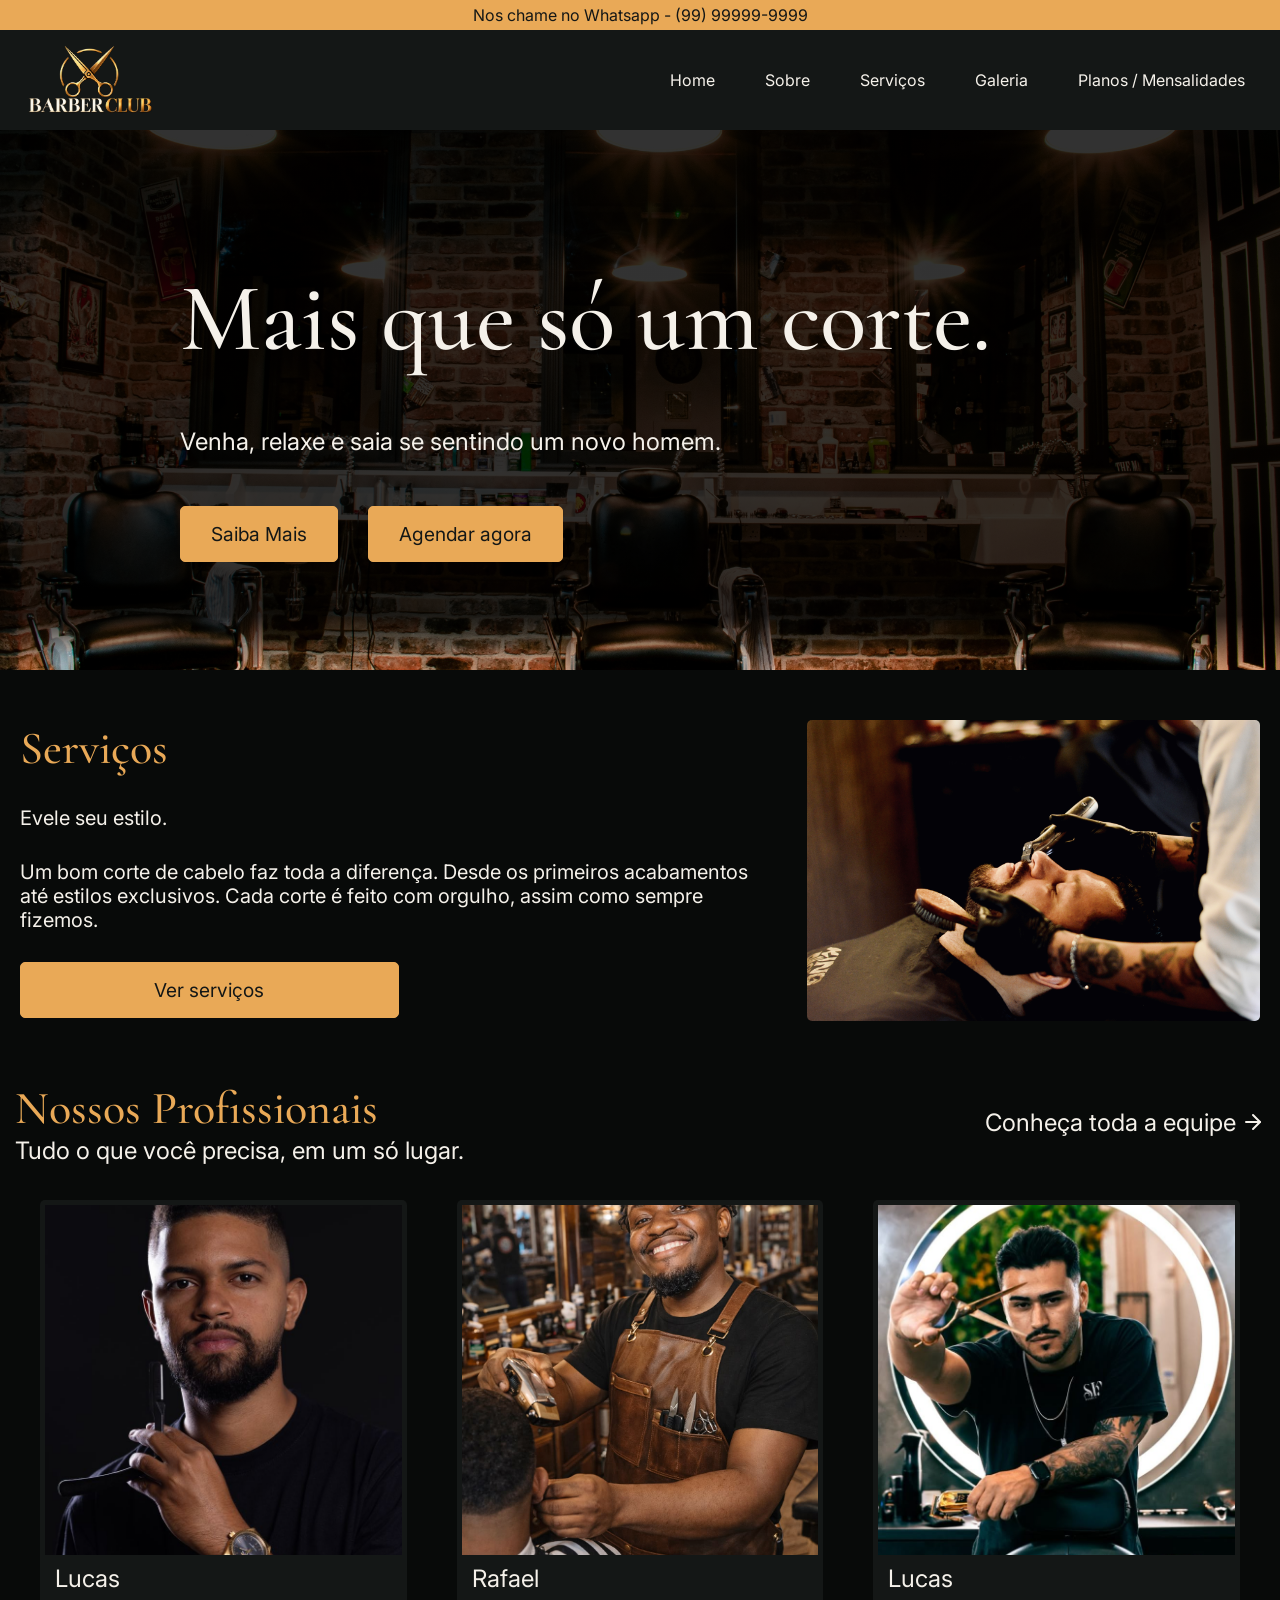
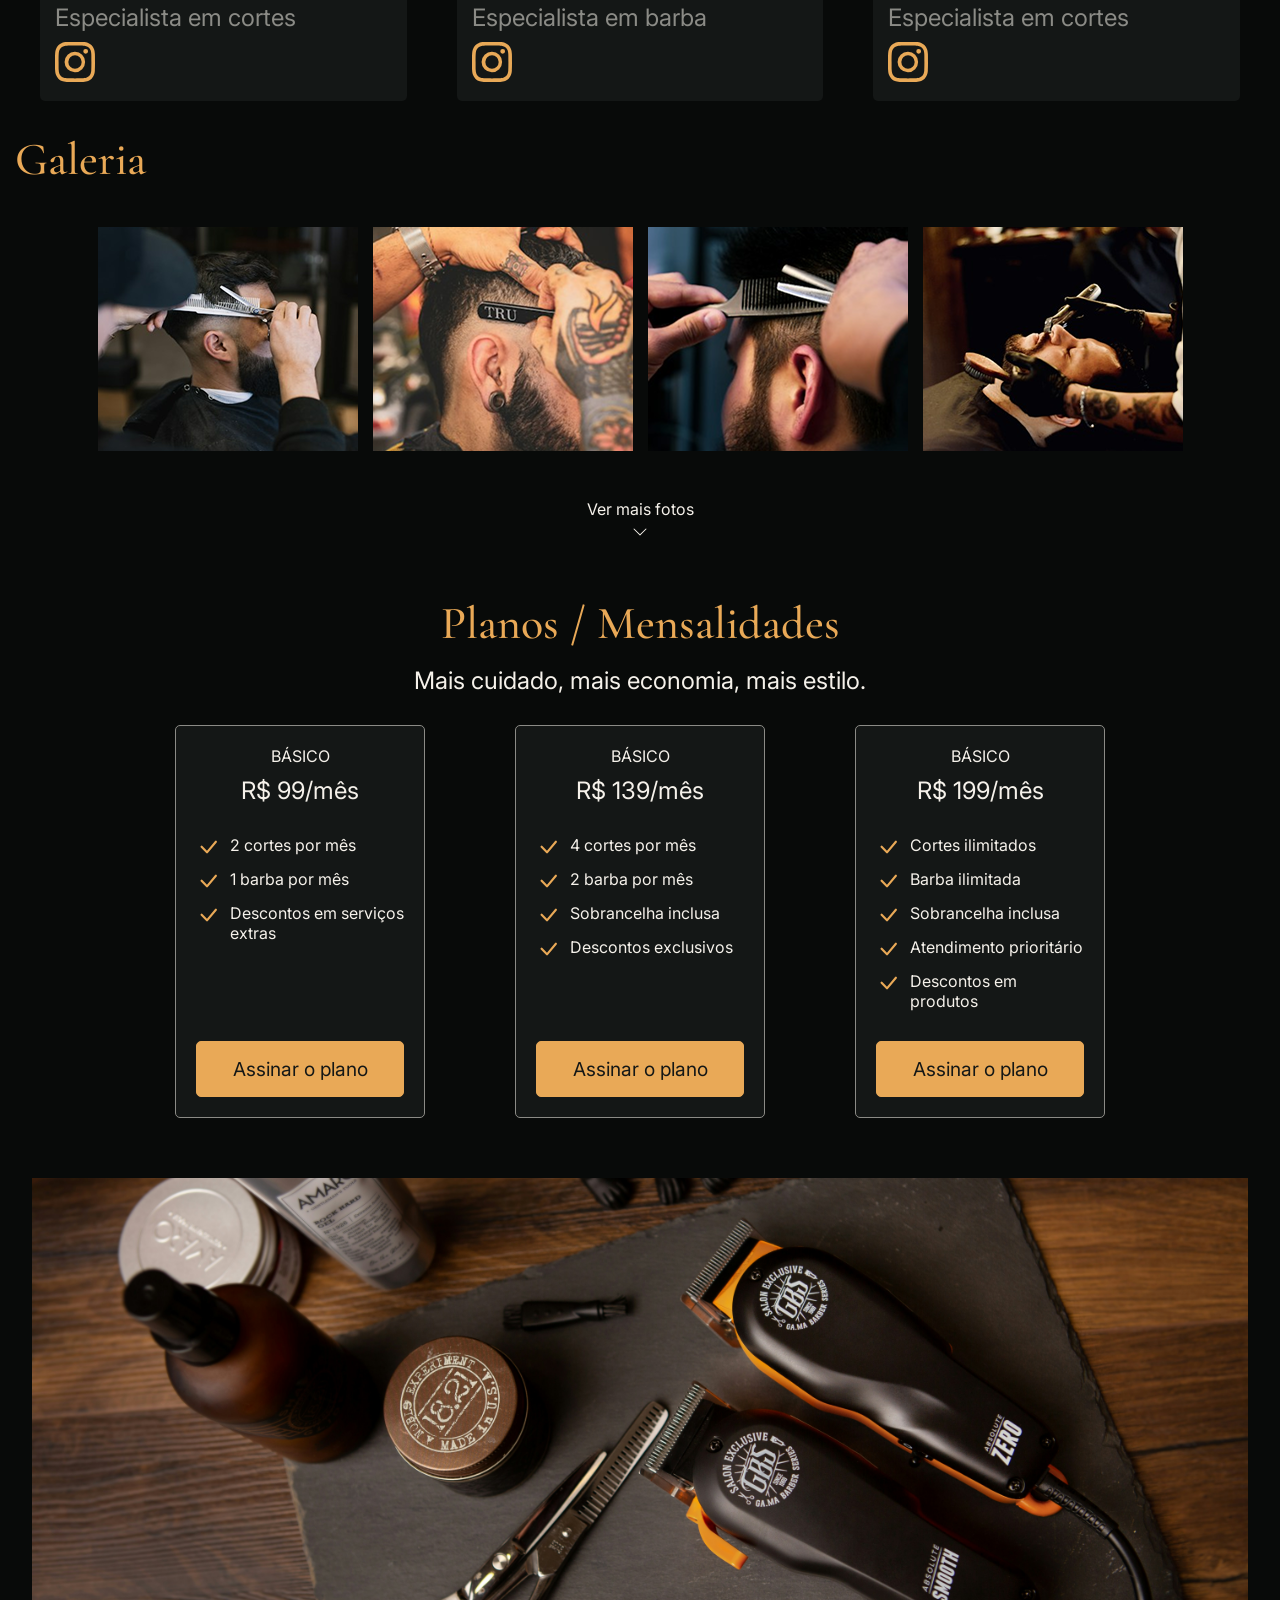
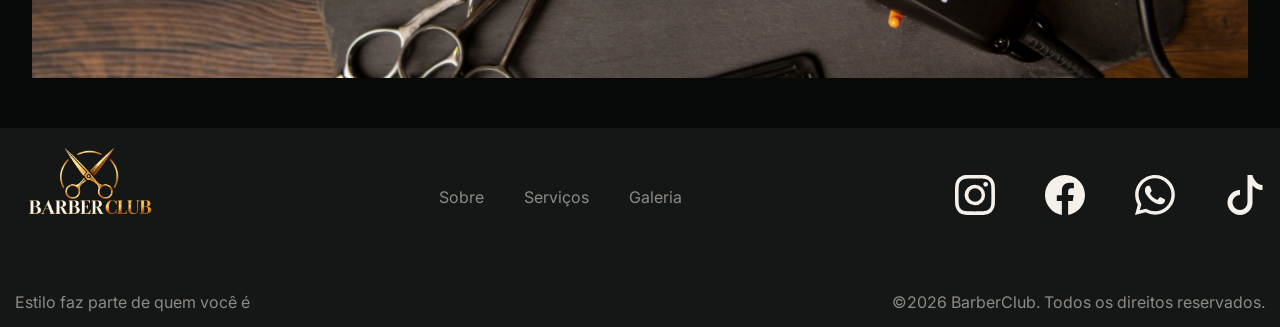
==== commit bbfae1f4: "tela de perfil dos barbeiros 90% pronta" ====
--- a/index.html
+++ b/index.html
@@ -59,7 +59,7 @@
                 <img src="./assets/images/barbearia-hero-home.jpg" alt="">
                 <article>
                     <h1>Mais que só um corte.</h1>
-                    <p>Venha, relaxe e saia se sentindo um novo homem.</p>
+                    <p class="descricoes">Venha, relaxe e saia se sentindo um novo homem.</p>
                     <div class="hero-buttons">
                         <a href="./pages/aboutus.html" class="btn">Saiba Mais</a>
                         <a href="./pages/sevices.html" class="btn">Agendar agora</a>
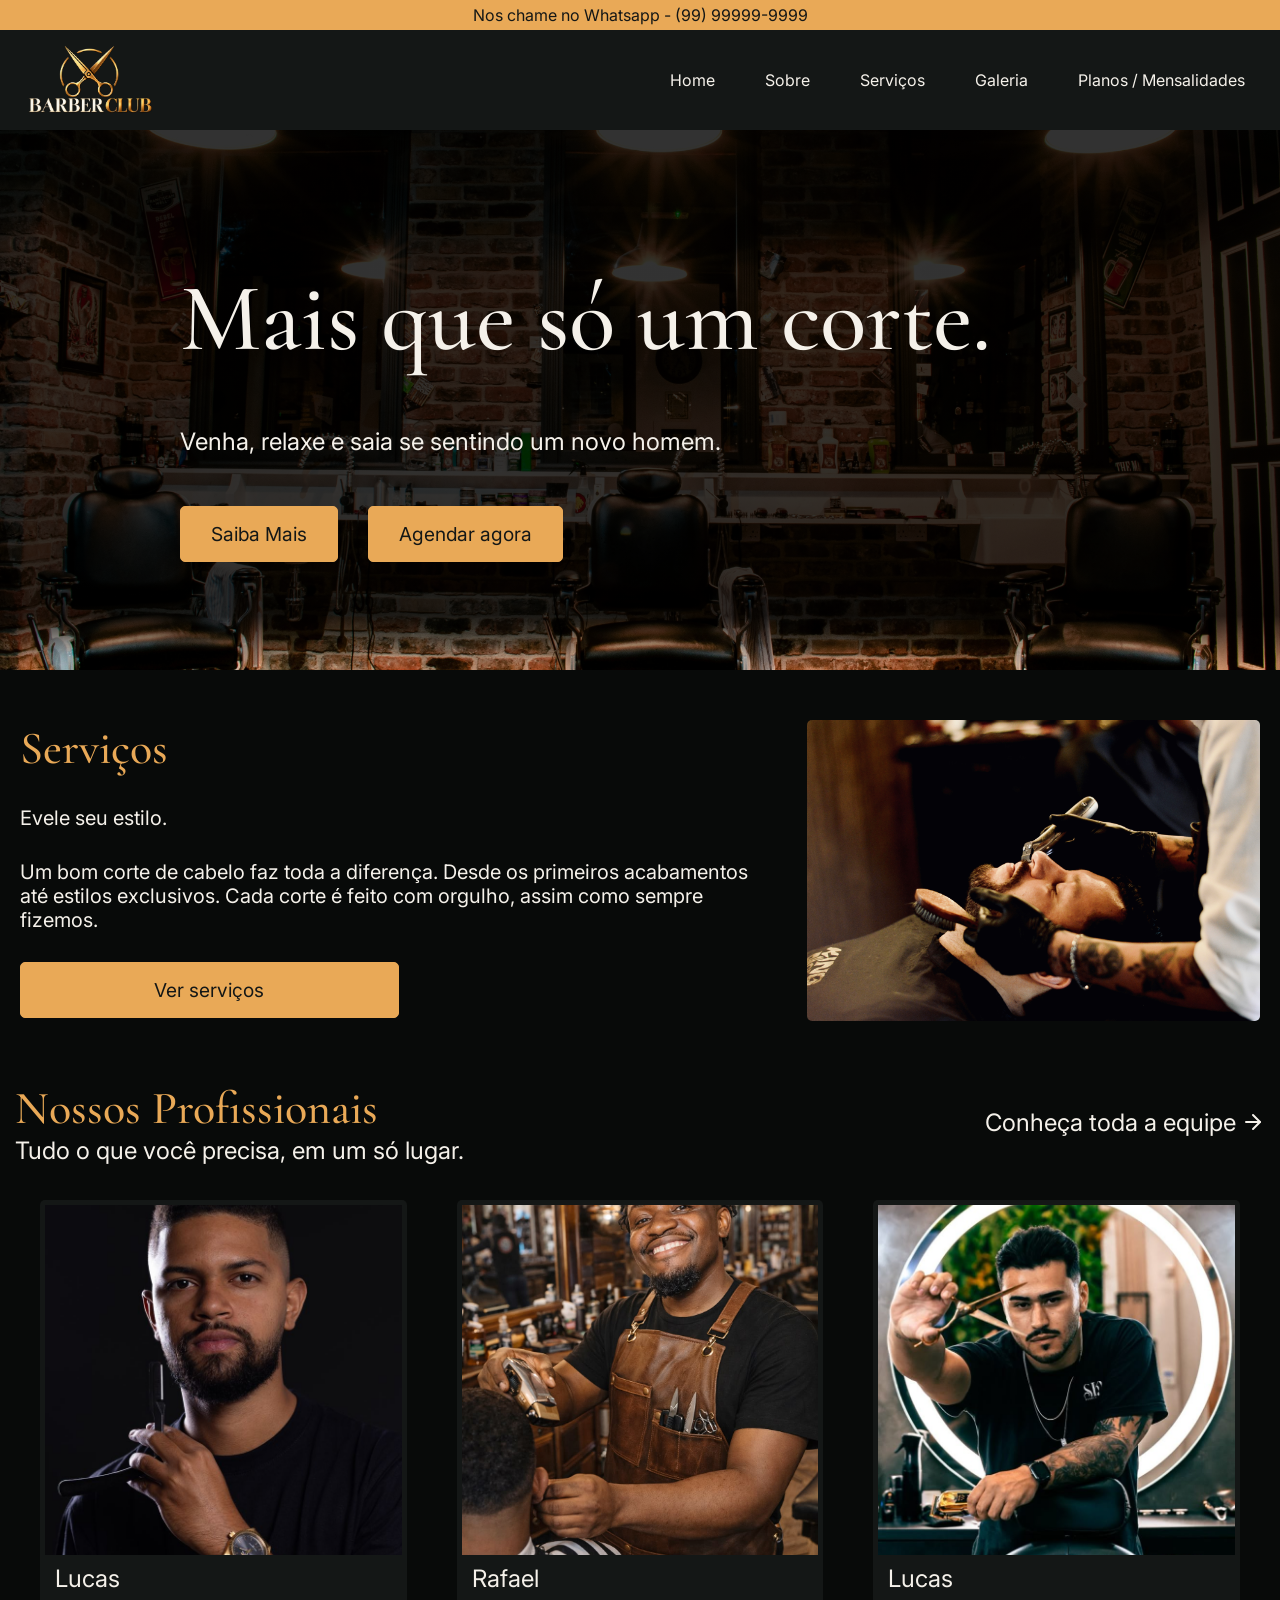
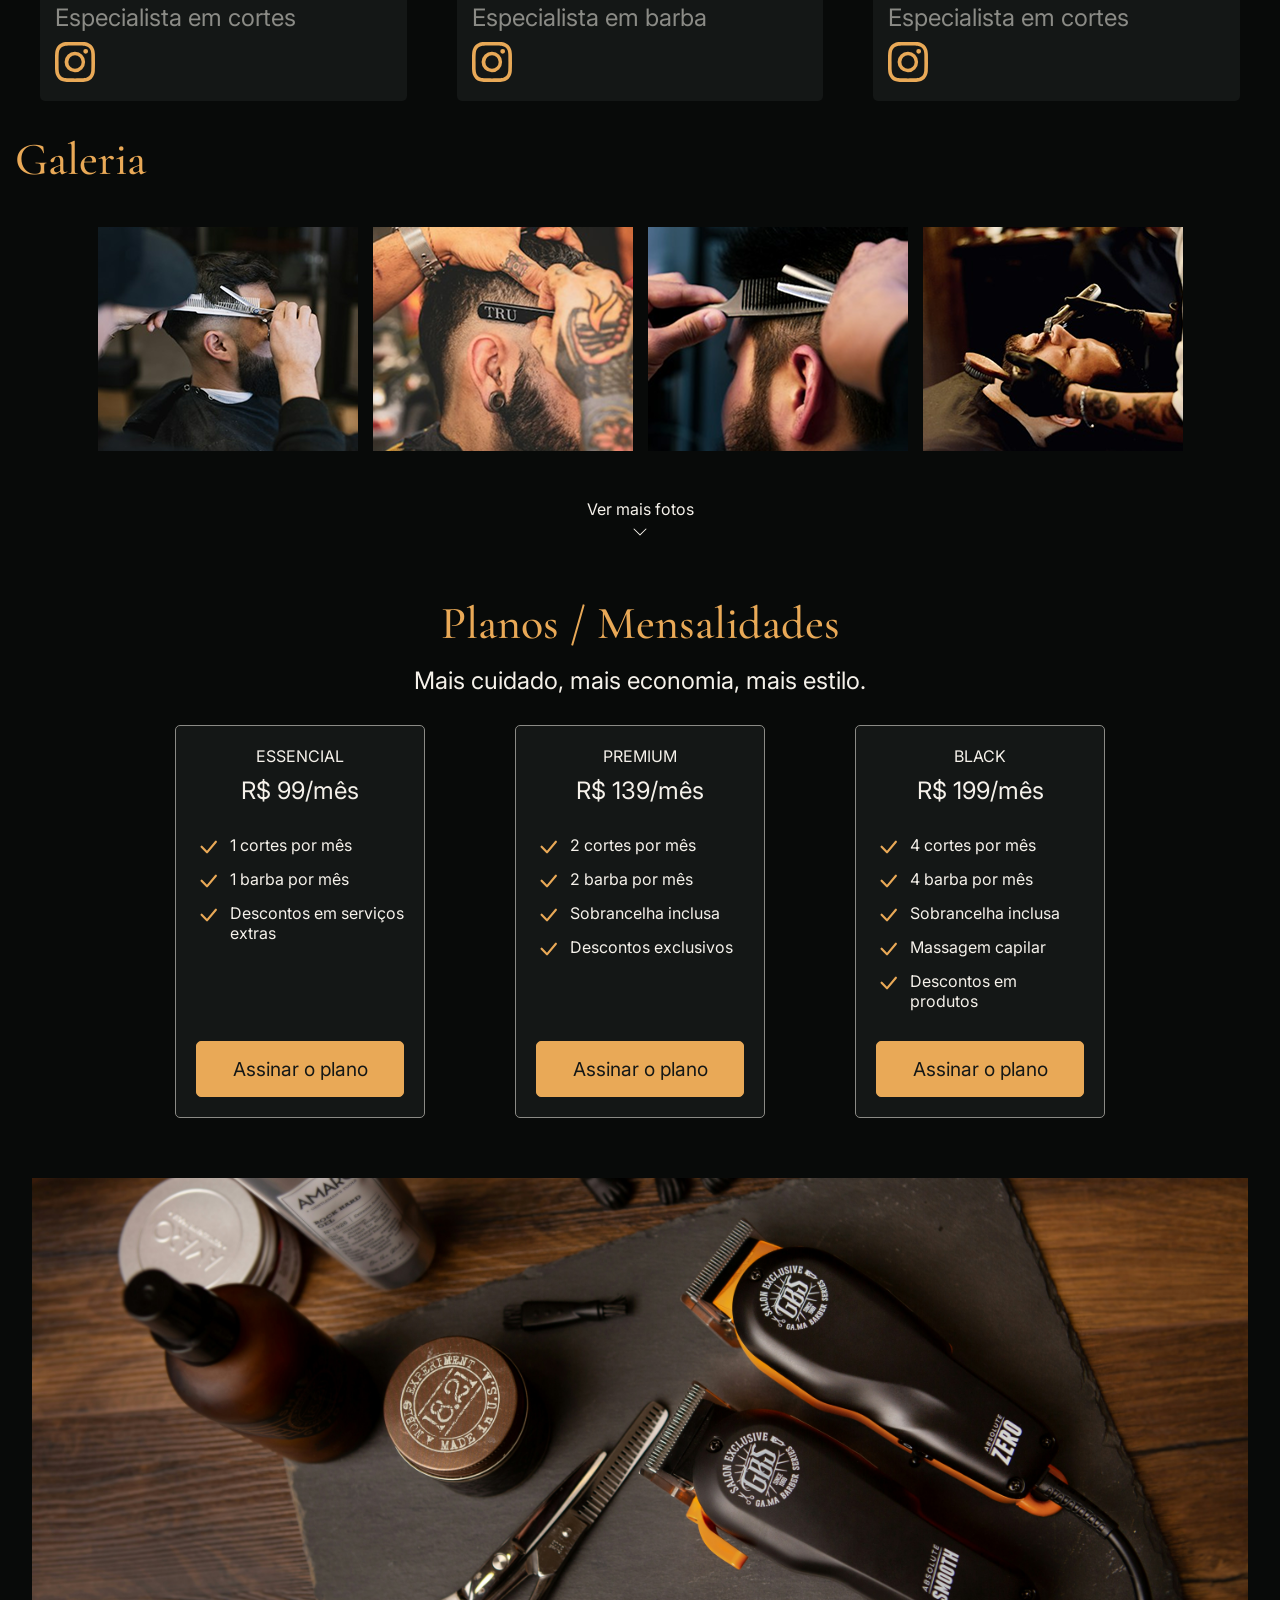
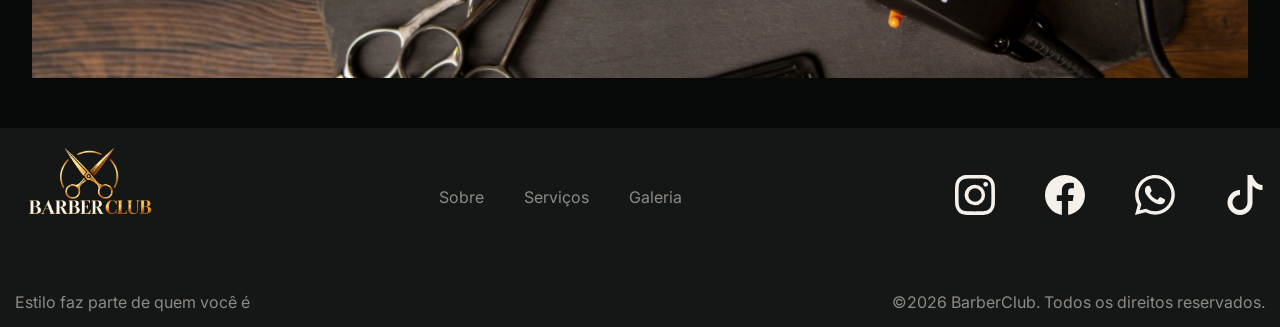
==== commit e469a17e: "ajustes os cards dos planos na tela da home, ajustes na tela de serviços e correção de alguns textos" ====
--- a/index.html
+++ b/index.html
@@ -183,7 +183,7 @@
                 <div class="plans-cards">
                     <article class="plans-card">
                         <section class="card-top">
-                            <p>BÁSICO</p>
+                            <p>ESSENCIAL</p>
                             <p class="descricoes">R$ 99/mês</p>
                         </section>
                         <section class="card-mid">
@@ -193,7 +193,7 @@
                                     <path
                                         d="M12.736 3.97a.733.733 0 0 1 1.047 0c.286.289.29.756.01 1.05L7.88 12.01a.733.733 0 0 1-1.065.02L3.217 8.384a.757.757 0 0 1 0-1.06.733.733 0 0 1 1.047 0l3.052 3.093 5.4-6.425z" />
                                 </svg>
-                                <p>2 cortes por mês</p>
+                                <p>1 cortes por mês</p>
                             </div>
                             <div class="plan-item">
                                 <svg xmlns="http://www.w3.org/2000/svg" width="24" height="24" fill="#E9A957"
@@ -218,7 +218,7 @@
                     </article>
                     <article class="plans-card">
                         <section class="card-top">
-                            <p>BÁSICO</p>
+                            <p>PREMIUM</p>
                             <p class="descricoes">R$ 139/mês</p>
                         </section>
                         <section class="card-mid">
@@ -228,7 +228,7 @@
                                     <path
                                         d="M12.736 3.97a.733.733 0 0 1 1.047 0c.286.289.29.756.01 1.05L7.88 12.01a.733.733 0 0 1-1.065.02L3.217 8.384a.757.757 0 0 1 0-1.06.733.733 0 0 1 1.047 0l3.052 3.093 5.4-6.425z" />
                                 </svg>
-                                <p>4 cortes por mês</p>
+                                <p>2 cortes por mês</p>
                             </div>
                             <div class="plan-item">
                                 <svg xmlns="http://www.w3.org/2000/svg" width="24" height="24" fill="#E9A957"
@@ -261,7 +261,7 @@
                     </article>
                     <article class="plans-card">
                         <section class="card-top">
-                            <p>BÁSICO</p>
+                            <p>BLACK</p>
                             <p class="descricoes">R$ 199/mês</p>
                         </section>
                         <section class="card-mid">
@@ -271,15 +271,15 @@
                                     <path
                                         d="M12.736 3.97a.733.733 0 0 1 1.047 0c.286.289.29.756.01 1.05L7.88 12.01a.733.733 0 0 1-1.065.02L3.217 8.384a.757.757 0 0 1 0-1.06.733.733 0 0 1 1.047 0l3.052 3.093 5.4-6.425z" />
                                 </svg>
-                                <p>Cortes ilimitados</p>
-                            </div>
-                            <div class="plan-item">
-                                <svg xmlns="http://www.w3.org/2000/svg" width="24" height="24" fill="#E9A957"
-                                    class="bi bi-check-lg" viewBox="0 0 16 16">
-                                    <path
-                                        d="M12.736 3.97a.733.733 0 0 1 1.047 0c.286.289.29.756.01 1.05L7.88 12.01a.733.733 0 0 1-1.065.02L3.217 8.384a.757.757 0 0 1 0-1.06.733.733 0 0 1 1.047 0l3.052 3.093 5.4-6.425z" />
-                                </svg>
-                                <p>Barba ilimitada</p>
+                                <p>4 cortes por mês</p>
+                            </div>
+                            <div class="plan-item">
+                                <svg xmlns="http://www.w3.org/2000/svg" width="24" height="24" fill="#E9A957"
+                                    class="bi bi-check-lg" viewBox="0 0 16 16">
+                                    <path
+                                        d="M12.736 3.97a.733.733 0 0 1 1.047 0c.286.289.29.756.01 1.05L7.88 12.01a.733.733 0 0 1-1.065.02L3.217 8.384a.757.757 0 0 1 0-1.06.733.733 0 0 1 1.047 0l3.052 3.093 5.4-6.425z" />
+                                </svg>
+                                <p>4 barba por mês</p>
                             </div>
                             <div class="plan-item">
                                 <svg xmlns="http://www.w3.org/2000/svg" width="24" height="24" fill="#E9A957"
@@ -295,7 +295,7 @@
                                     <path
                                         d="M12.736 3.97a.733.733 0 0 1 1.047 0c.286.289.29.756.01 1.05L7.88 12.01a.733.733 0 0 1-1.065.02L3.217 8.384a.757.757 0 0 1 0-1.06.733.733 0 0 1 1.047 0l3.052 3.093 5.4-6.425z" />
                                 </svg>
-                                <p>Atendimento prioritário</p>
+                                <p>Massagem capilar</p>
                             </div>
                             <div class="plan-item">
                                 <svg xmlns="http://www.w3.org/2000/svg" width="24" height="24" fill="#E9A957"
